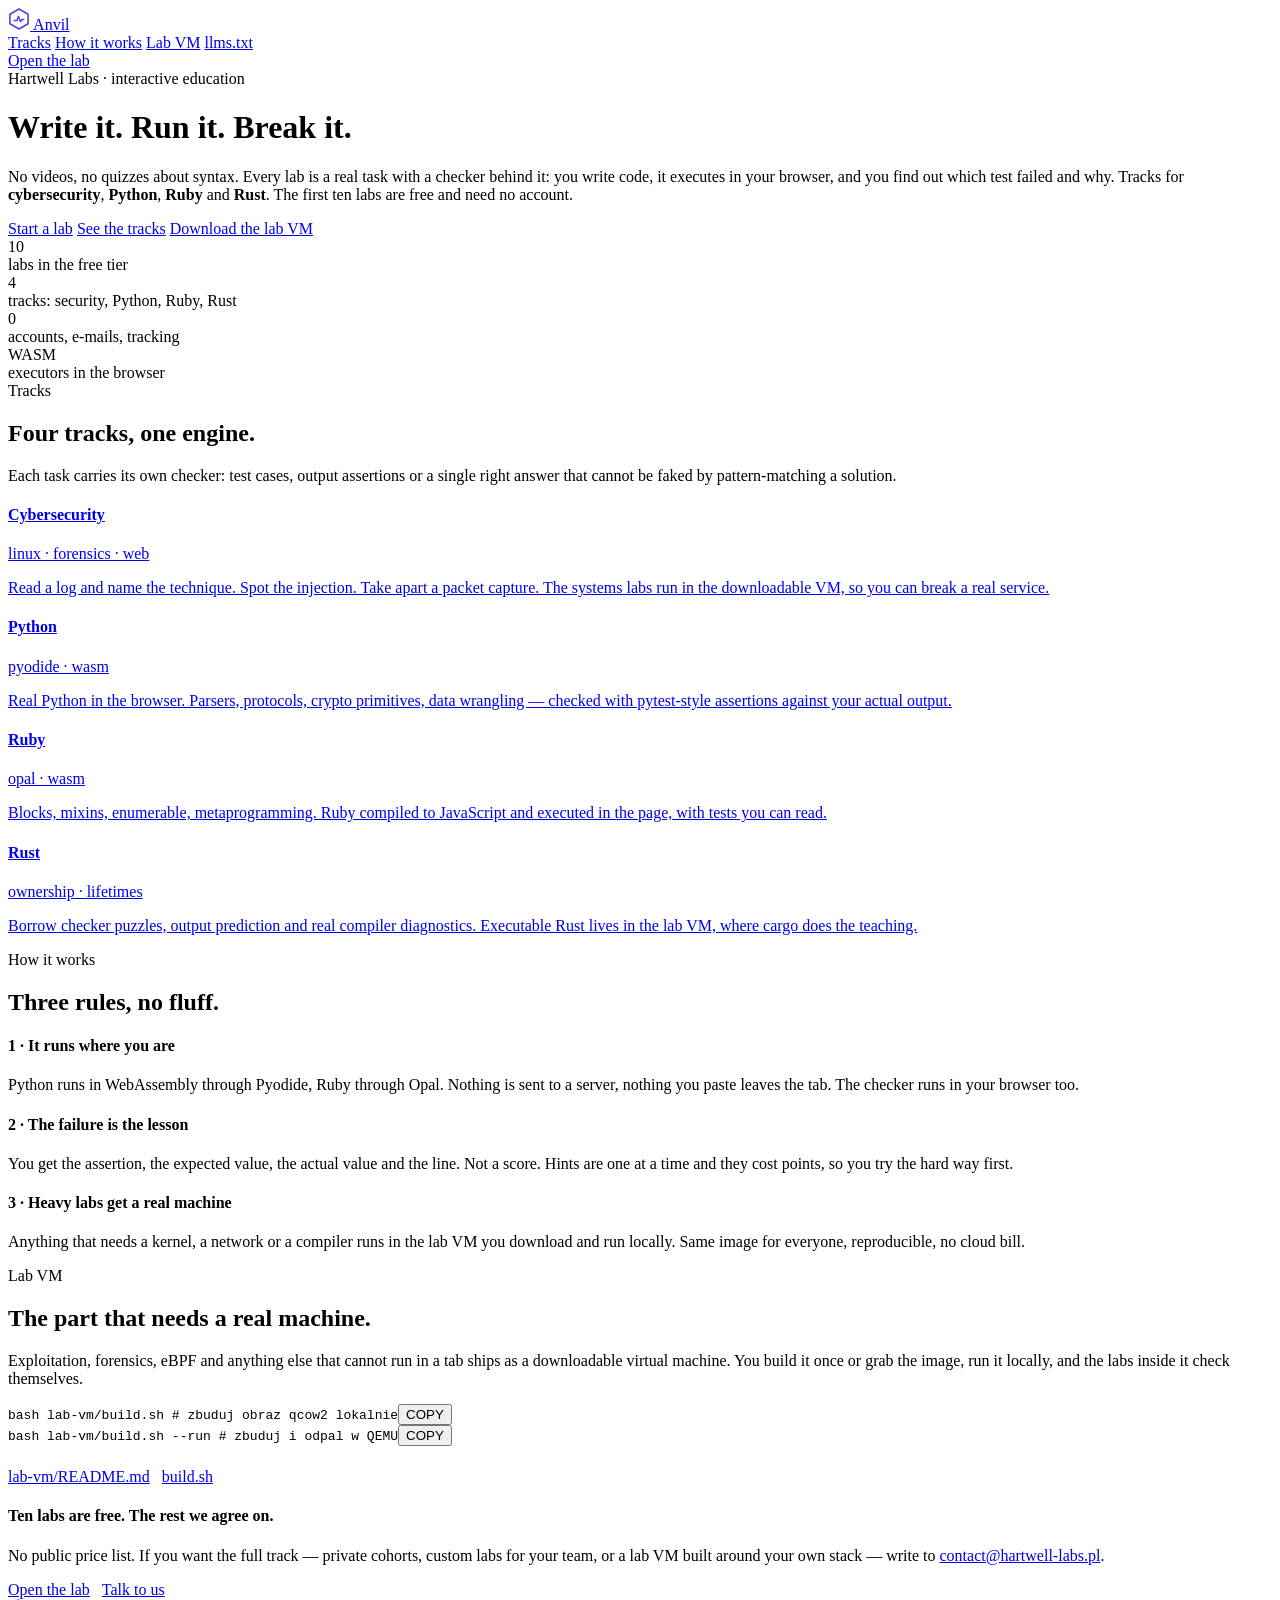
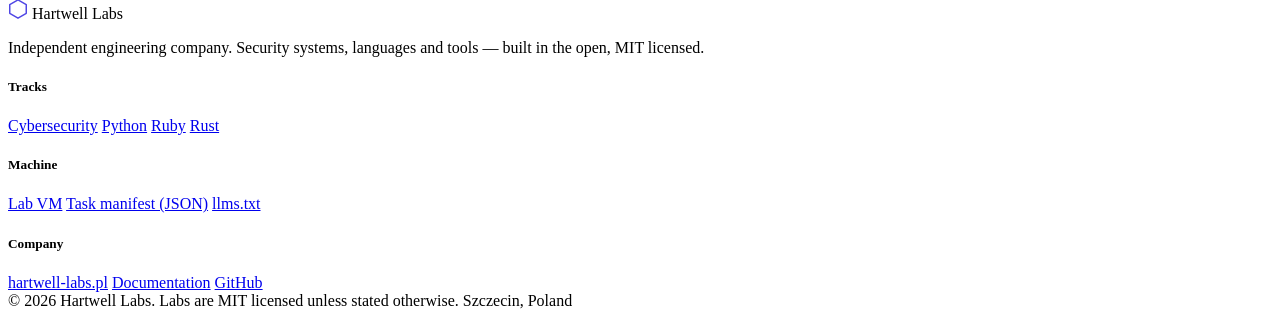
==== public/index.html @ 9a0b6722 "Anvil: interactive labs platform (v1) - 13 tasks: 4 Python in-browser (Pyodide, self-hosted WASM run" ====
<!doctype html>
<html lang="en">
<head>
<meta charset="utf-8" />
<meta name="viewport" content="width=device-width, initial-scale=1" />
<title>Anvil — interactive labs for security, Python, Ruby and Rust | Hartwell Labs</title>
<meta name="description" content="Interactive labs you actually run: write code, execute it in the browser, get told exactly which test failed. Cybersecurity, Python, Ruby and Rust. First 10 labs free." />
<link rel="canonical" href="https://edu.hartwell-labs.pl/" />
<meta name="theme-color" content="#0a0e14" />
<meta property="og:title" content="Anvil — interactive labs" />
<meta property="og:description" content="Write code. Run it. See which test failed. Cybersecurity, Python, Ruby, Rust." />
<meta property="og:type" content="website" />
<link rel="preconnect" href="https://fonts.googleapis.com" />
<link rel="preconnect" href="https://fonts.gstatic.com" crossorigin />
<link href="https://fonts.googleapis.com/css2?family=Inter:wght@400;500;600;700&family=JetBrains+Mono:wght@400;600&display=swap" rel="stylesheet" />
<link rel="icon" type="image/svg+xml" href="https://hartwell-labs.pl/assets/favicon.svg" />
<link rel="stylesheet" href="/assets/app.css" />
</head>
<body>
<header>
  <div class="container header-in">
    <a class="logo" href="/">
      <svg width="22" height="22" viewBox="0 0 46 46" aria-hidden="true"><path d="M23,2 L42,13 L42,33 L23,44 L4,33 L4,13 Z" fill="none" stroke="#4f46e5" stroke-width="3.4" stroke-linejoin="round"/><polyline points="13,26 19,26 22,17 26,29 29,24 33,24" fill="none" stroke="#4f46e5" stroke-width="3" stroke-linecap="round" stroke-linejoin="round"/></svg>
      Anvil
    </a>
    <nav class="main">
      <a href="#tracks">Tracks</a>
      <a href="#how">How it works</a>
      <a href="#vm">Lab VM</a>
      <a href="/llms.txt">llms.txt</a>
    </nav>
    <a class="header-cta" href="/lab">Open the lab</a>
  </div>
</header>

<div class="container hero">
  <div class="eyebrow">Hartwell Labs · interactive education</div>
  <h1>Write it. Run it. <span class="dim">Break it.</span></h1>
  <p class="lede">
    No videos, no quizzes about syntax. Every lab is a real task with a checker behind it:
    you write code, it executes in your browser, and you find out which test failed and why.
    Tracks for <b>cybersecurity</b>, <b>Python</b>, <b>Ruby</b> and <b>Rust</b>.
    The first ten labs are free and need no account.
  </p>
  <div class="hero-actions">
    <a class="btn btn-primary" href="/lab">Start a lab</a>
    <a class="btn btn-secondary" href="#tracks">See the tracks</a>
    <a class="btn btn-secondary" href="#vm">Download the lab VM</a>
  </div>
</div>

<div class="stats"><div class="container stats-in">
  <div class="stat"><div class="n" id="s-labs">10</div><div class="l">labs in the free tier</div></div>
  <div class="stat"><div class="n">4</div><div class="l">tracks: security, Python, Ruby, Rust</div></div>
  <div class="stat"><div class="n">0</div><div class="l">accounts, e-mails, tracking</div></div>
  <div class="stat"><div class="n">WASM</div><div class="l">executors in the browser</div></div>
</div></div>

<section id="tracks"><div class="container">
  <div class="section-head"><div class="kicker">Tracks</div>
    <h2>Four tracks, one engine.</h2>
    <p>Each task carries its own checker: test cases, output assertions or a single right answer that cannot be faked by pattern-matching a solution.</p>
  </div>
  <div class="prod-grid">
    <a class="prod" href="/lab?track=security"><div class="row"><h4>Cybersecurity</h4><span class="lang">linux · forensics · web</span></div>
      <p>Read a log and name the technique. Spot the injection. Take apart a packet capture. The systems labs run in the downloadable VM, so you can break a real service.</p></a>
    <a class="prod" href="/lab?track=python"><div class="row"><h4>Python</h4><span class="lang">pyodide · wasm</span></div>
      <p>Real Python in the browser. Parsers, protocols, crypto primitives, data wrangling — checked with pytest-style assertions against your actual output.</p></a>
    <a class="prod" href="/lab?track=ruby"><div class="row"><h4>Ruby</h4><span class="lang">opal · wasm</span></div>
      <p>Blocks, mixins, enumerable, metaprogramming. Ruby compiled to JavaScript and executed in the page, with tests you can read.</p></a>
    <a class="prod" href="/lab?track=rust"><div class="row"><h4>Rust</h4><span class="lang">ownership · lifetimes</span></div>
      <p>Borrow checker puzzles, output prediction and real compiler diagnostics. Executable Rust lives in the lab VM, where cargo does the teaching.</p></a>
  </div>
</div></section>

<section id="how"><div class="container">
  <div class="section-head"><div class="kicker">How it works</div>
    <h2>Three rules, no fluff.</h2>
  </div>
  <div class="prod-grid">
    <div class="prod"><div class="row"><h4>1 · It runs where you are</h4></div>
      <p>Python runs in WebAssembly through Pyodide, Ruby through Opal. Nothing is sent to a server, nothing you paste leaves the tab. The checker runs in your browser too.</p></div>
    <div class="prod"><div class="row"><h4>2 · The failure is the lesson</h4></div>
      <p>You get the assertion, the expected value, the actual value and the line. Not a score. Hints are one at a time and they cost points, so you try the hard way first.</p></div>
    <div class="prod"><div class="row"><h4>3 · Heavy labs get a real machine</h4></div>
      <p>Anything that needs a kernel, a network or a compiler runs in the lab VM you download and run locally. Same image for everyone, reproducible, no cloud bill.</p></div>
  </div>
</div></section>

<section id="vm"><div class="container">
  <div class="section-head"><div class="kicker">Lab VM</div>
    <h2>The part that needs a real machine.</h2>
    <p>Exploitation, forensics, eBPF and anything else that cannot run in a tab ships as a downloadable virtual machine. You build it once or grab the image, run it locally, and the labs inside it check themselves.</p>
  </div>
  <div class="cmd"><code>bash lab-vm/build.sh          # zbuduj obraz qcow2 lokalnie</code><button class="cp" data-code="bash lab-vm/build.sh          # zbuduj obraz qcow2 lokalnie">COPY</button></div>
  <div class="cmd"><code>bash lab-vm/build.sh --run     # zbuduj i odpal w QEMU</code><button class="cp" data-code="bash lab-vm/build.sh --run     # zbuduj i odpal w QEMU">COPY</button></div>
  <div style="margin-top:22px;display:flex;gap:12px;flex-wrap:wrap">
    <a class="btn btn-secondary" href="/lab-vm/README.md">lab-vm/README.md</a>
    <a class="btn btn-secondary" href="/lab-vm/build.sh">build.sh</a>
  </div>
</div></section>

<section id="cta"><div class="container">
  <div class="prod cta">
    <div>
      <h4>Ten labs are free. The rest we agree on.</h4>
      <p>No public price list. If you want the full track — private cohorts, custom labs for your team, or a lab VM built around your own stack — write to <a href="mailto:contact@hartwell-labs.pl">contact@hartwell-labs.pl</a>.</p>
    </div>
    <div style="display:flex;gap:12px;flex-wrap:wrap">
      <a class="btn btn-primary" href="/lab">Open the lab</a>
      <a class="btn btn-secondary" href="mailto:contact@hartwell-labs.pl">Talk to us</a>
    </div>
  </div>
</div></section>

<footer><div class="container footer-grid">
  <div>
    <div class="logo" style="margin-bottom:14px">
      <svg width="20" height="20" viewBox="0 0 46 46" aria-hidden="true"><path d="M23,2 L42,13 L42,33 L23,44 L4,33 L4,13 Z" fill="none" stroke="#4f46e5" stroke-width="3.4" stroke-linejoin="round"/></svg> Hartwell Labs
    </div>
    <p class="about">Independent engineering company. Security systems, languages and tools — built in the open, MIT licensed.</p>
  </div>
  <div><h5>Tracks</h5>
    <a href="/lab?track=security">Cybersecurity</a>
    <a href="/lab?track=python">Python</a>
    <a href="/lab?track=ruby">Ruby</a>
    <a href="/lab?track=rust">Rust</a>
  </div>
  <div><h5>Machine</h5>
    <a href="/lab-vm/README.md">Lab VM</a>
    <a href="/api/manifest">Task manifest (JSON)</a>
    <a href="/llms.txt">llms.txt</a>
  </div>
  <div><h5>Company</h5>
    <a href="https://hartwell-labs.pl/">hartwell-labs.pl</a>
    <a href="https://wiki.hartwell-labs.pl/">Documentation</a>
    <a href="https://github.com/Hartwell-Labs">GitHub</a>
  </div>
</div>
<div class="container f-fine">
  <span>© 2026 Hartwell Labs. Labs are MIT licensed unless stated otherwise.</span>
  <span>Szczecin, Poland</span>
</div>
</footer>
<script src="/assets/site.js" defer></script>
</body>
</html>
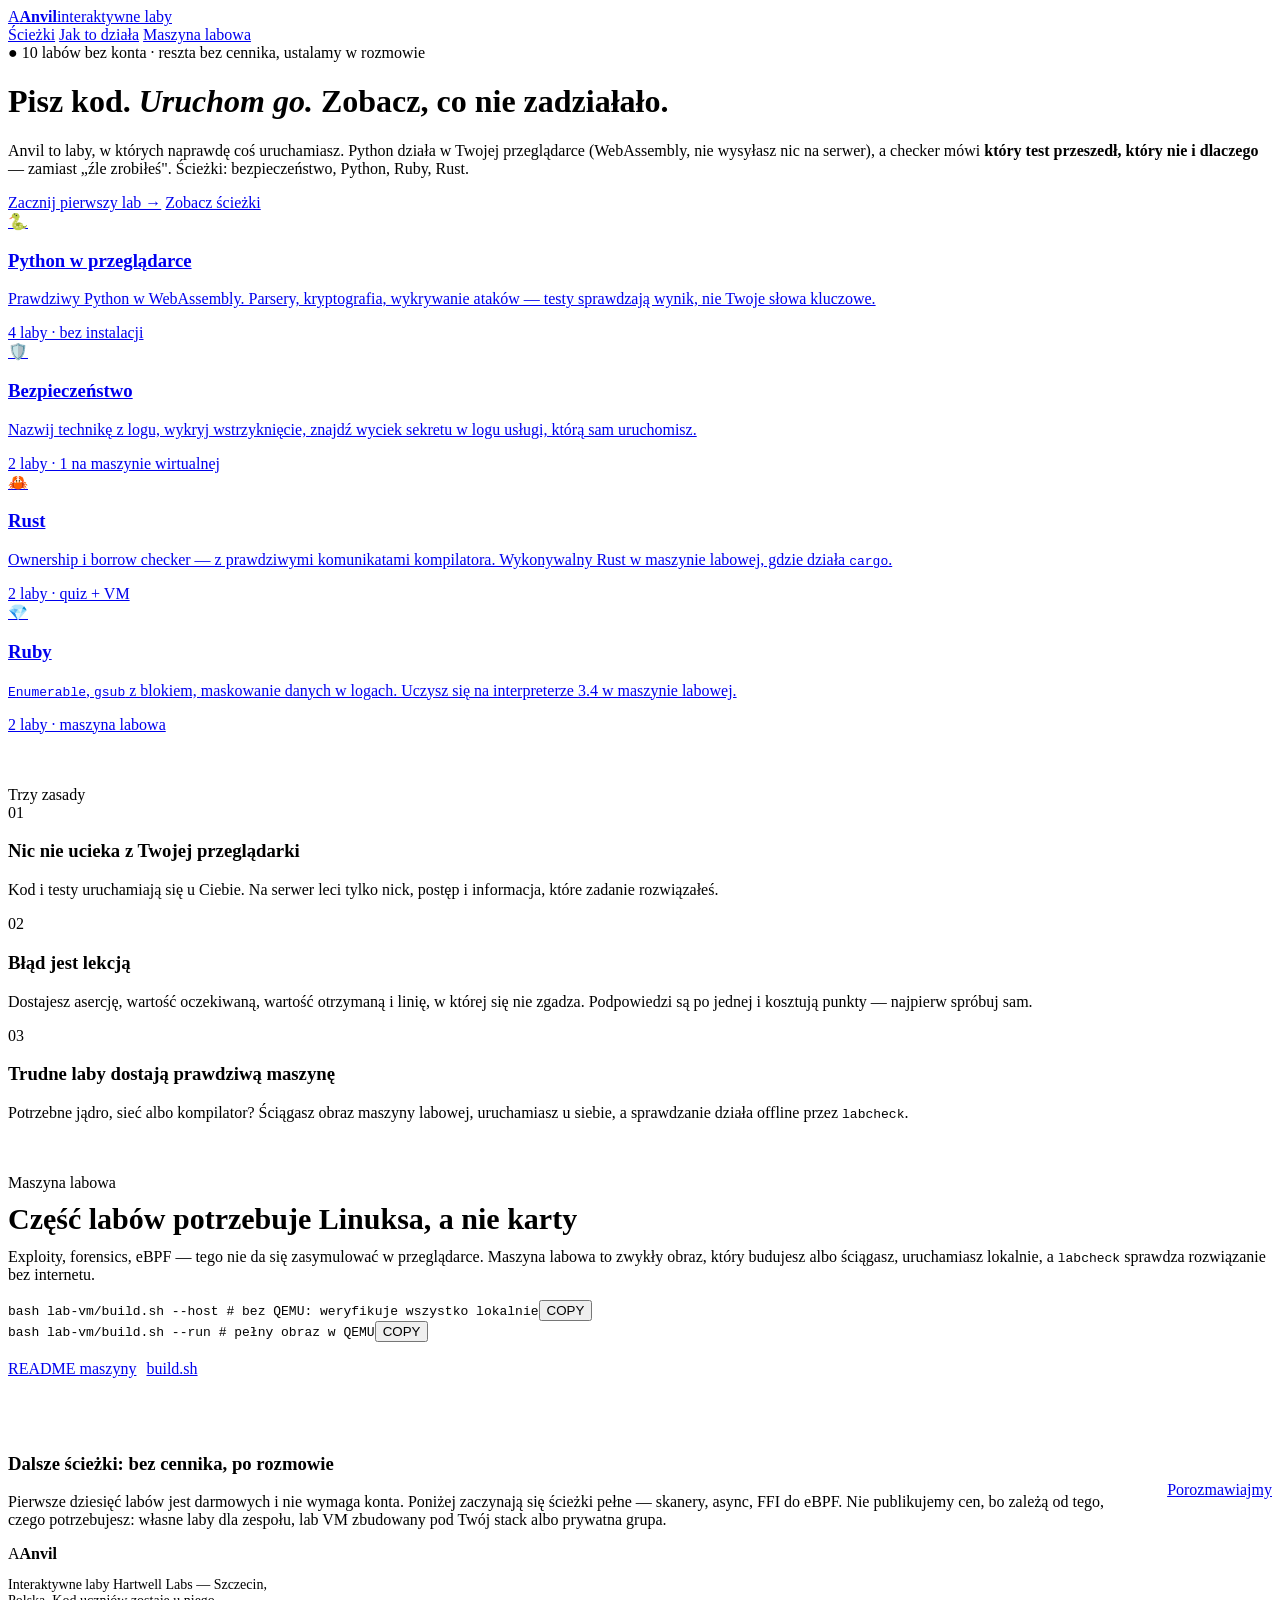
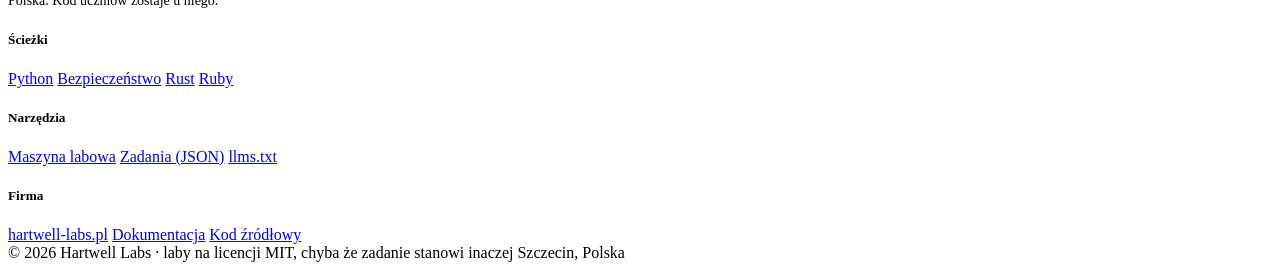
==== commit 6acacef1: "accounts + friendly redesign Konta (D1 'anvil', osobna baza od licencji Talusa): - PBKDF2-SHA256 210" ====
--- a/public/index.html
+++ b/public/index.html
@@ -3,145 +3,139 @@
 <head>
 <meta charset="utf-8" />
 <meta name="viewport" content="width=device-width, initial-scale=1" />
-<title>Anvil — interactive labs for security, Python, Ruby and Rust | Hartwell Labs</title>
-<meta name="description" content="Interactive labs you actually run: write code, execute it in the browser, get told exactly which test failed. Cybersecurity, Python, Ruby and Rust. First 10 labs free." />
+<title>Anvil — ucz się, uruchamiając kod</title>
+<meta name="description" content="Interaktywne laby: pisz kod, uruchom go w przeglądarce, zobacz który test nie przeszedł. Bezpieczeństwo, Python, Ruby, Rust. Pierwsze dziesięć labów bez konta." />
 <link rel="canonical" href="https://edu.hartwell-labs.pl/" />
-<meta name="theme-color" content="#0a0e14" />
-<meta property="og:title" content="Anvil — interactive labs" />
-<meta property="og:description" content="Write code. Run it. See which test failed. Cybersecurity, Python, Ruby, Rust." />
+<meta name="theme-color" content="#fdfcfb" />
+<meta property="og:title" content="Anvil — ucz się, uruchamiając kod" />
+<meta property="og:description" content="Pisz kod, uruchamiaj, ucz się na błędach. Pierwsze dziesięć labów bez konta." />
 <meta property="og:type" content="website" />
 <link rel="preconnect" href="https://fonts.googleapis.com" />
 <link rel="preconnect" href="https://fonts.gstatic.com" crossorigin />
-<link href="https://fonts.googleapis.com/css2?family=Inter:wght@400;500;600;700&family=JetBrains+Mono:wght@400;600&display=swap" rel="stylesheet" />
+<link href="https://fonts.googleapis.com/css2?family=Inter:wght@400;500;600;700;800&family=JetBrains+Mono:wght@400;600&display=swap" rel="stylesheet" />
 <link rel="icon" type="image/svg+xml" href="https://hartwell-labs.pl/assets/favicon.svg" />
 <link rel="stylesheet" href="/assets/app.css" />
 </head>
 <body>
 <header>
   <div class="container header-in">
-    <a class="logo" href="/">
-      <svg width="22" height="22" viewBox="0 0 46 46" aria-hidden="true"><path d="M23,2 L42,13 L42,33 L23,44 L4,33 L4,13 Z" fill="none" stroke="#4f46e5" stroke-width="3.4" stroke-linejoin="round"/><polyline points="13,26 19,26 22,17 26,29 29,24 33,24" fill="none" stroke="#4f46e5" stroke-width="3" stroke-linecap="round" stroke-linejoin="round"/></svg>
-      Anvil
-    </a>
+    <a class="brand" href="/"><span class="brand-mark">A</span><b>Anvil</b><span>interaktywne laby</span></a>
     <nav class="main">
-      <a href="#tracks">Tracks</a>
-      <a href="#how">How it works</a>
-      <a href="#vm">Lab VM</a>
-      <a href="/llms.txt">llms.txt</a>
+      <a href="#sciezki">Ścieżki</a>
+      <a href="#jak">Jak to działa</a>
+      <a href="#vm">Maszyna labowa</a>
     </nav>
-    <a class="header-cta" href="/lab">Open the lab</a>
+    <div class="who" id="who"></div>
   </div>
 </header>
 
 <div class="container hero">
-  <div class="eyebrow">Hartwell Labs · interactive education</div>
-  <h1>Write it. Run it. <span class="dim">Break it.</span></h1>
+  <span class="kicker">● 10 labów bez konta · reszta bez cennika, ustalamy w rozmowie</span>
+  <h1>Pisz kod. <em>Uruchom go.</em> Zobacz, co nie zadziałało.</h1>
   <p class="lede">
-    No videos, no quizzes about syntax. Every lab is a real task with a checker behind it:
-    you write code, it executes in your browser, and you find out which test failed and why.
-    Tracks for <b>cybersecurity</b>, <b>Python</b>, <b>Ruby</b> and <b>Rust</b>.
-    The first ten labs are free and need no account.
+    Anvil to laby, w których naprawdę coś uruchamiasz. Python działa w Twojej
+    przeglądarce (WebAssembly, nie wysyłasz nic na serwer), a checker mówi
+    <b>który test przeszedł, który nie i dlaczego</b> — zamiast „źle zrobiłeś".
+    Ścieżki: bezpieczeństwo, Python, Ruby, Rust.
   </p>
   <div class="hero-actions">
-    <a class="btn btn-primary" href="/lab">Start a lab</a>
-    <a class="btn btn-secondary" href="#tracks">See the tracks</a>
-    <a class="btn btn-secondary" href="#vm">Download the lab VM</a>
+    <a class="btn btn-primary" href="/lab">Zacznij pierwszy lab →</a>
+    <a class="btn btn-ghost" href="#sciezki">Zobacz ścieżki</a>
+  </div>
+
+  <div class="tracks" id="sciezki">
+    <a class="track" href="/lab?track=python">
+      <div class="ic">🐍</div><h3>Python w przeglądarce</h3>
+      <p>Prawdziwy Python w WebAssembly. Parsery, kryptografia, wykrywanie ataków — testy sprawdzają wynik, nie Twoje słowa kluczowe.</p>
+      <div class="tier">4 laby · bez instalacji</div>
+    </a>
+    <a class="track" href="/lab?track=security">
+      <div class="ic">🛡️</div><h3>Bezpieczeństwo</h3>
+      <p>Nazwij technikę z logu, wykryj wstrzyknięcie, znajdź wyciek sekretu w logu usługi, którą sam uruchomisz.</p>
+      <div class="tier">2 laby · 1 na maszynie wirtualnej</div>
+    </a>
+    <a class="track" href="/lab?track=rust">
+      <div class="ic">🦀</div><h3>Rust</h3>
+      <p>Ownership i borrow checker — z prawdziwymi komunikatami kompilatora. Wykonywalny Rust w maszynie labowej, gdzie działa <code>cargo</code>.</p>
+      <div class="tier">2 laby · quiz + VM</div>
+    </a>
+    <a class="track" href="/lab?track=ruby">
+      <div class="ic">💎</div><h3>Ruby</h3>
+      <p><code>Enumerable</code>, <code>gsub</code> z blokiem, maskowanie danych w logach. Uczysz się na interpreterze 3.4 w maszynie labowej.</p>
+      <div class="tier">2 laby · maszyna labowa</div>
+    </a>
   </div>
 </div>
 
-<div class="stats"><div class="container stats-in">
-  <div class="stat"><div class="n" id="s-labs">10</div><div class="l">labs in the free tier</div></div>
-  <div class="stat"><div class="n">4</div><div class="l">tracks: security, Python, Ruby, Rust</div></div>
-  <div class="stat"><div class="n">0</div><div class="l">accounts, e-mails, tracking</div></div>
-  <div class="stat"><div class="n">WASM</div><div class="l">executors in the browser</div></div>
-</div></div>
+<div class="container" id="jak" style="margin-top:52px">
+  <span class="kicker">Trzy zasady</span>
+  <div class="how">
+    <div class="card"><div class="num">01</div><h3>Nic nie ucieka z Twojej przeglądarki</h3>
+      <p>Kod i testy uruchamiają się u Ciebie. Na serwer leci tylko nick, postęp i informacja, które zadanie rozwiązałeś.</p></div>
+    <div class="card"><div class="num">02</div><h3>Błąd jest lekcją</h3>
+      <p>Dostajesz asercję, wartość oczekiwaną, wartość otrzymaną i linię, w której się nie zgadza. Podpowiedzi są po jednej i kosztują punkty — najpierw spróbuj sam.</p></div>
+    <div class="card"><div class="num">03</div><h3>Trudne laby dostają prawdziwą maszynę</h3>
+      <p>Potrzebne jądro, sieć albo kompilator? Ściągasz obraz maszyny labowej, uruchamiasz u siebie, a sprawdzanie działa offline przez <code>labcheck</code>.</p></div>
+  </div>
+</div>
 
-<section id="tracks"><div class="container">
-  <div class="section-head"><div class="kicker">Tracks</div>
-    <h2>Four tracks, one engine.</h2>
-    <p>Each task carries its own checker: test cases, output assertions or a single right answer that cannot be faked by pattern-matching a solution.</p>
+<div class="container" id="vm" style="margin-top:52px">
+  <span class="kicker">Maszyna labowa</span>
+  <h1 style="font-size:30px;margin:10px 0 12px">Część labów potrzebuje Linuksa, a nie karty</h1>
+  <p class="lede" style="margin-top:0">
+    Exploity, forensics, eBPF — tego nie da się zasymulować w przeglądarce.
+    Maszyna labowa to zwykły obraz, który budujesz albo ściągasz, uruchamiasz
+    lokalnie, a <code>labcheck</code> sprawdza rozwiązanie bez internetu.
+  </p>
+  <div class="cmd"><code>bash lab-vm/build.sh --host   # bez QEMU: weryfikuje wszystko lokalnie</code><button class="copy" data-code="bash lab-vm/build.sh --host">COPY</button></div>
+  <div class="cmd"><code>bash lab-vm/build.sh --run   # pełny obraz w QEMU</code><button class="copy" data-code="bash lab-vm/build.sh --run">COPY</button></div>
+  <div style="margin-top:18px;display:flex;gap:10px;flex-wrap:wrap">
+    <a class="btn btn-ghost btn-sm" href="/lab-vm/README.md">README maszyny</a>
+    <a class="btn btn-ghost btn-sm" href="/lab-vm/build.sh">build.sh</a>
   </div>
-  <div class="prod-grid">
-    <a class="prod" href="/lab?track=security"><div class="row"><h4>Cybersecurity</h4><span class="lang">linux · forensics · web</span></div>
-      <p>Read a log and name the technique. Spot the injection. Take apart a packet capture. The systems labs run in the downloadable VM, so you can break a real service.</p></a>
-    <a class="prod" href="/lab?track=python"><div class="row"><h4>Python</h4><span class="lang">pyodide · wasm</span></div>
-      <p>Real Python in the browser. Parsers, protocols, crypto primitives, data wrangling — checked with pytest-style assertions against your actual output.</p></a>
-    <a class="prod" href="/lab?track=ruby"><div class="row"><h4>Ruby</h4><span class="lang">opal · wasm</span></div>
-      <p>Blocks, mixins, enumerable, metaprogramming. Ruby compiled to JavaScript and executed in the page, with tests you can read.</p></a>
-    <a class="prod" href="/lab?track=rust"><div class="row"><h4>Rust</h4><span class="lang">ownership · lifetimes</span></div>
-      <p>Borrow checker puzzles, output prediction and real compiler diagnostics. Executable Rust lives in the lab VM, where cargo does the teaching.</p></a>
+</div>
+
+<div class="container" style="margin-top:56px">
+  <div class="locked" style="display:flex;gap:24px;align-items:center;flex-wrap:wrap">
+    <div style="flex:1 1 320px">
+      <h3>Dalsze ścieżki: bez cennika, po rozmowie</h3>
+      <p>Pierwsze dziesięć labów jest darmowych i nie wymaga konta. Poniżej zaczynają się
+      ścieżki pełne — skanery, async, FFI do eBPF. Nie publikujemy cen, bo zależą od tego,
+      czego potrzebujesz: własne laby dla zespołu, lab VM zbudowany pod Twój stack albo
+      prywatna grupa.</p>
+    </div>
+    <a class="btn btn-primary" href="mailto:contact@hartwell-labs.pl?subject=Anvil%20labs">Porozmawiajmy</a>
   </div>
-</div></section>
+</div>
 
-<section id="how"><div class="container">
-  <div class="section-head"><div class="kicker">How it works</div>
-    <h2>Three rules, no fluff.</h2>
+<footer><div class="container f-grid">
+  <div>
+    <div class="brand" style="margin-bottom:12px"><span class="brand-mark">A</span><b>Anvil</b></div>
+    <p style="color:var(--ink-3);font-size:14px;max-width:40ch">Interaktywne laby Hartwell Labs — Szczecin, Polska. Kod uczniów zostaje u niego.</p>
   </div>
-  <div class="prod-grid">
-    <div class="prod"><div class="row"><h4>1 · It runs where you are</h4></div>
-      <p>Python runs in WebAssembly through Pyodide, Ruby through Opal. Nothing is sent to a server, nothing you paste leaves the tab. The checker runs in your browser too.</p></div>
-    <div class="prod"><div class="row"><h4>2 · The failure is the lesson</h4></div>
-      <p>You get the assertion, the expected value, the actual value and the line. Not a score. Hints are one at a time and they cost points, so you try the hard way first.</p></div>
-    <div class="prod"><div class="row"><h4>3 · Heavy labs get a real machine</h4></div>
-      <p>Anything that needs a kernel, a network or a compiler runs in the lab VM you download and run locally. Same image for everyone, reproducible, no cloud bill.</p></div>
+  <div><h5>Ścieżki</h5>
+    <a href="/lab?track=python">Python</a>
+    <a href="/lab?track=security">Bezpieczeństwo</a>
+    <a href="/lab?track=rust">Rust</a>
+    <a href="/lab?track=ruby">Ruby</a>
   </div>
-</div></section>
-
-<section id="vm"><div class="container">
-  <div class="section-head"><div class="kicker">Lab VM</div>
-    <h2>The part that needs a real machine.</h2>
-    <p>Exploitation, forensics, eBPF and anything else that cannot run in a tab ships as a downloadable virtual machine. You build it once or grab the image, run it locally, and the labs inside it check themselves.</p>
-  </div>
-  <div class="cmd"><code>bash lab-vm/build.sh          # zbuduj obraz qcow2 lokalnie</code><button class="cp" data-code="bash lab-vm/build.sh          # zbuduj obraz qcow2 lokalnie">COPY</button></div>
-  <div class="cmd"><code>bash lab-vm/build.sh --run     # zbuduj i odpal w QEMU</code><button class="cp" data-code="bash lab-vm/build.sh --run     # zbuduj i odpal w QEMU">COPY</button></div>
-  <div style="margin-top:22px;display:flex;gap:12px;flex-wrap:wrap">
-    <a class="btn btn-secondary" href="/lab-vm/README.md">lab-vm/README.md</a>
-    <a class="btn btn-secondary" href="/lab-vm/build.sh">build.sh</a>
-  </div>
-</div></section>
-
-<section id="cta"><div class="container">
-  <div class="prod cta">
-    <div>
-      <h4>Ten labs are free. The rest we agree on.</h4>
-      <p>No public price list. If you want the full track — private cohorts, custom labs for your team, or a lab VM built around your own stack — write to <a href="mailto:contact@hartwell-labs.pl">contact@hartwell-labs.pl</a>.</p>
-    </div>
-    <div style="display:flex;gap:12px;flex-wrap:wrap">
-      <a class="btn btn-primary" href="/lab">Open the lab</a>
-      <a class="btn btn-secondary" href="mailto:contact@hartwell-labs.pl">Talk to us</a>
-    </div>
-  </div>
-</div></section>
-
-<footer><div class="container footer-grid">
-  <div>
-    <div class="logo" style="margin-bottom:14px">
-      <svg width="20" height="20" viewBox="0 0 46 46" aria-hidden="true"><path d="M23,2 L42,13 L42,33 L23,44 L4,33 L4,13 Z" fill="none" stroke="#4f46e5" stroke-width="3.4" stroke-linejoin="round"/></svg> Hartwell Labs
-    </div>
-    <p class="about">Independent engineering company. Security systems, languages and tools — built in the open, MIT licensed.</p>
-  </div>
-  <div><h5>Tracks</h5>
-    <a href="/lab?track=security">Cybersecurity</a>
-    <a href="/lab?track=python">Python</a>
-    <a href="/lab?track=ruby">Ruby</a>
-    <a href="/lab?track=rust">Rust</a>
-  </div>
-  <div><h5>Machine</h5>
-    <a href="/lab-vm/README.md">Lab VM</a>
-    <a href="/api/manifest">Task manifest (JSON)</a>
+  <div><h5>Narzędzia</h5>
+    <a href="/lab-vm/README.md">Maszyna labowa</a>
+    <a href="/api/manifest">Zadania (JSON)</a>
     <a href="/llms.txt">llms.txt</a>
   </div>
-  <div><h5>Company</h5>
+  <div><h5>Firma</h5>
     <a href="https://hartwell-labs.pl/">hartwell-labs.pl</a>
-    <a href="https://wiki.hartwell-labs.pl/">Documentation</a>
-    <a href="https://github.com/Hartwell-Labs">GitHub</a>
+    <a href="https://wiki.hartwell-labs.pl/">Dokumentacja</a>
+    <a href="https://github.com/Hartwell-Labs/edu">Kod źródłowy</a>
   </div>
 </div>
 <div class="container f-fine">
-  <span>© 2026 Hartwell Labs. Labs are MIT licensed unless stated otherwise.</span>
-  <span>Szczecin, Poland</span>
+  <span>© 2026 Hartwell Labs · laby na licencji MIT, chyba że zadanie stanowi inaczej</span>
+  <span>Szczecin, Polska</span>
 </div>
 </footer>
-<script src="/assets/site.js" defer></script>
+
+<script src="/assets/app.js" defer></script>
 </body>
 </html>
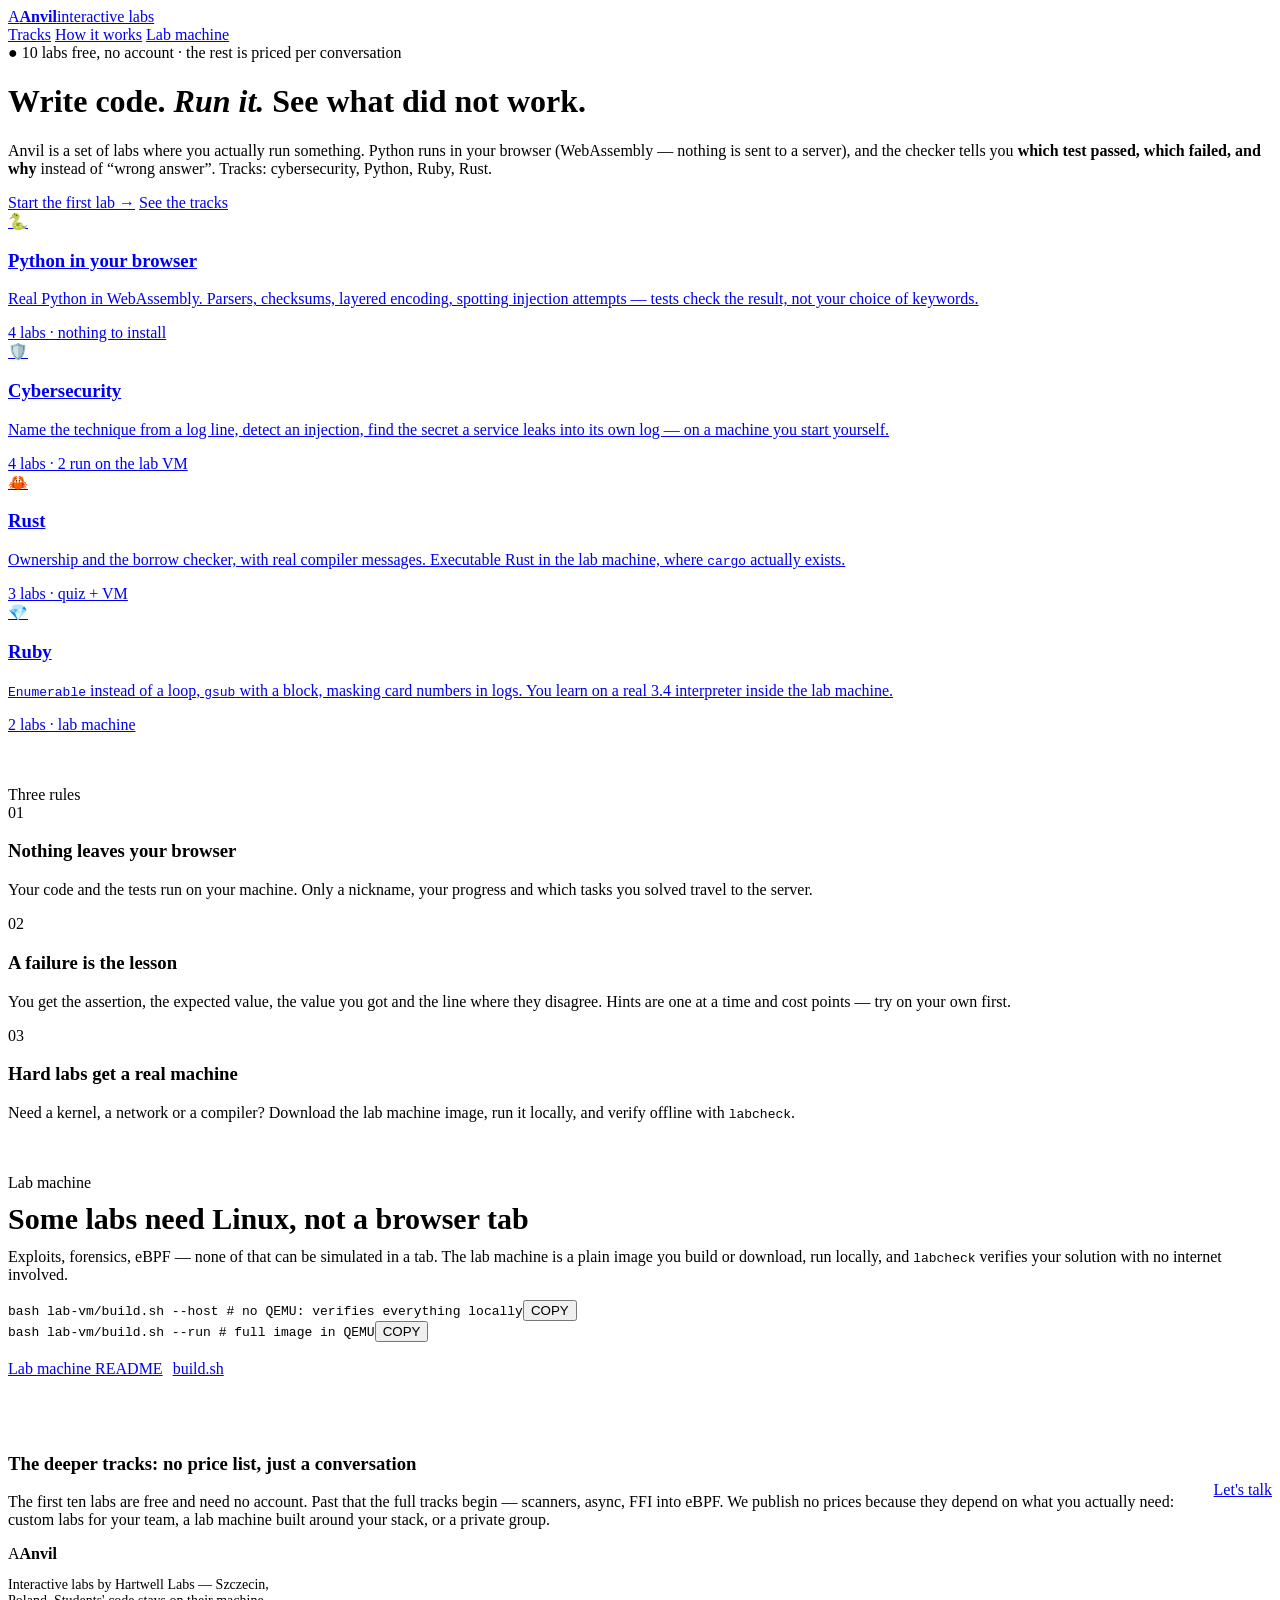
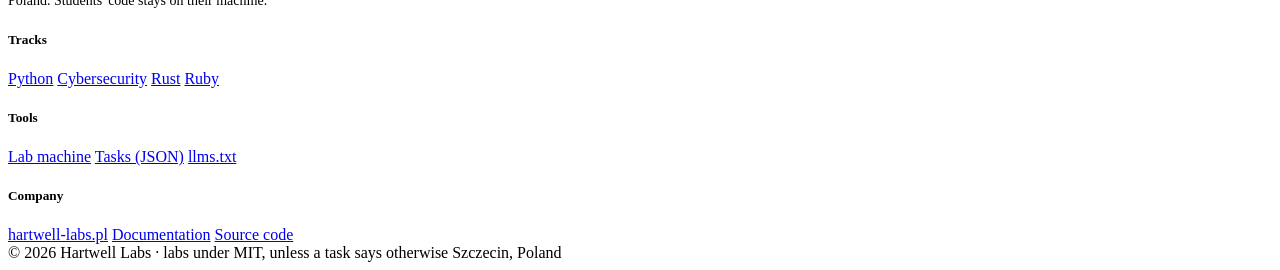
==== commit 45280b57: "English UI, e-mail confirmation, lifetime plans Language: - whole platform in English: home, lab run" ====
--- a/public/index.html
+++ b/public/index.html
@@ -3,12 +3,12 @@
 <head>
 <meta charset="utf-8" />
 <meta name="viewport" content="width=device-width, initial-scale=1" />
-<title>Anvil — ucz się, uruchamiając kod</title>
-<meta name="description" content="Interaktywne laby: pisz kod, uruchom go w przeglądarce, zobacz który test nie przeszedł. Bezpieczeństwo, Python, Ruby, Rust. Pierwsze dziesięć labów bez konta." />
+<title>Anvil — learn by running the code</title>
+<meta name="description" content="Interactive labs: write code, run it in your browser, see which test failed and why. Cybersecurity, Python, Ruby, Rust. The first ten labs need no account." />
 <link rel="canonical" href="https://edu.hartwell-labs.pl/" />
 <meta name="theme-color" content="#fdfcfb" />
-<meta property="og:title" content="Anvil — ucz się, uruchamiając kod" />
-<meta property="og:description" content="Pisz kod, uruchamiaj, ucz się na błędach. Pierwsze dziesięć labów bez konta." />
+<meta property="og:title" content="Anvil — learn by running the code" />
+<meta property="og:description" content="Write code, run it, learn from failures. The first ten labs need no account." />
 <meta property="og:type" content="website" />
 <link rel="preconnect" href="https://fonts.googleapis.com" />
 <link rel="preconnect" href="https://fonts.gstatic.com" crossorigin />
@@ -19,78 +19,80 @@
 <body>
 <header>
   <div class="container header-in">
-    <a class="brand" href="/"><span class="brand-mark">A</span><b>Anvil</b><span>interaktywne laby</span></a>
+    <a class="brand" href="/"><span class="brand-mark">A</span><b>Anvil</b><span>interactive labs</span></a>
     <nav class="main">
-      <a href="#sciezki">Ścieżki</a>
-      <a href="#jak">Jak to działa</a>
-      <a href="#vm">Maszyna labowa</a>
+      <a href="#tracks">Tracks</a>
+      <a href="#how">How it works</a>
+      <a href="#vm">Lab machine</a>
     </nav>
     <div class="who" id="who"></div>
   </div>
 </header>
 
+<div class="container" id="banner-slot"></div>
+
 <div class="container hero">
-  <span class="kicker">● 10 labów bez konta · reszta bez cennika, ustalamy w rozmowie</span>
-  <h1>Pisz kod. <em>Uruchom go.</em> Zobacz, co nie zadziałało.</h1>
+  <span class="kicker">● 10 labs free, no account · the rest is priced per conversation</span>
+  <h1>Write code. <em>Run it.</em> See what did not work.</h1>
   <p class="lede">
-    Anvil to laby, w których naprawdę coś uruchamiasz. Python działa w Twojej
-    przeglądarce (WebAssembly, nie wysyłasz nic na serwer), a checker mówi
-    <b>który test przeszedł, który nie i dlaczego</b> — zamiast „źle zrobiłeś".
-    Ścieżki: bezpieczeństwo, Python, Ruby, Rust.
+    Anvil is a set of labs where you actually run something. Python runs in your
+    browser (WebAssembly — nothing is sent to a server), and the checker tells you
+    <b>which test passed, which failed, and why</b> instead of “wrong answer”.
+    Tracks: cybersecurity, Python, Ruby, Rust.
   </p>
   <div class="hero-actions">
-    <a class="btn btn-primary" href="/lab">Zacznij pierwszy lab →</a>
-    <a class="btn btn-ghost" href="#sciezki">Zobacz ścieżki</a>
+    <a class="btn btn-primary" href="/lab">Start the first lab →</a>
+    <a class="btn btn-ghost" href="#tracks">See the tracks</a>
   </div>
 
-  <div class="tracks" id="sciezki">
+  <div class="tracks" id="tracks">
     <a class="track" href="/lab?track=python">
-      <div class="ic">🐍</div><h3>Python w przeglądarce</h3>
-      <p>Prawdziwy Python w WebAssembly. Parsery, kryptografia, wykrywanie ataków — testy sprawdzają wynik, nie Twoje słowa kluczowe.</p>
-      <div class="tier">4 laby · bez instalacji</div>
+      <div class="ic">🐍</div><h3>Python in your browser</h3>
+      <p>Real Python in WebAssembly. Parsers, checksums, layered encoding, spotting injection attempts — tests check the result, not your choice of keywords.</p>
+      <div class="tier">4 labs · nothing to install</div>
     </a>
     <a class="track" href="/lab?track=security">
-      <div class="ic">🛡️</div><h3>Bezpieczeństwo</h3>
-      <p>Nazwij technikę z logu, wykryj wstrzyknięcie, znajdź wyciek sekretu w logu usługi, którą sam uruchomisz.</p>
-      <div class="tier">2 laby · 1 na maszynie wirtualnej</div>
+      <div class="ic">🛡️</div><h3>Cybersecurity</h3>
+      <p>Name the technique from a log line, detect an injection, find the secret a service leaks into its own log — on a machine you start yourself.</p>
+      <div class="tier">4 labs · 2 run on the lab VM</div>
     </a>
     <a class="track" href="/lab?track=rust">
       <div class="ic">🦀</div><h3>Rust</h3>
-      <p>Ownership i borrow checker — z prawdziwymi komunikatami kompilatora. Wykonywalny Rust w maszynie labowej, gdzie działa <code>cargo</code>.</p>
-      <div class="tier">2 laby · quiz + VM</div>
+      <p>Ownership and the borrow checker, with real compiler messages. Executable Rust in the lab machine, where <code>cargo</code> actually exists.</p>
+      <div class="tier">3 labs · quiz + VM</div>
     </a>
     <a class="track" href="/lab?track=ruby">
       <div class="ic">💎</div><h3>Ruby</h3>
-      <p><code>Enumerable</code>, <code>gsub</code> z blokiem, maskowanie danych w logach. Uczysz się na interpreterze 3.4 w maszynie labowej.</p>
-      <div class="tier">2 laby · maszyna labowa</div>
+      <p><code>Enumerable</code> instead of a loop, <code>gsub</code> with a block, masking card numbers in logs. You learn on a real 3.4 interpreter inside the lab machine.</p>
+      <div class="tier">2 labs · lab machine</div>
     </a>
   </div>
 </div>
 
-<div class="container" id="jak" style="margin-top:52px">
-  <span class="kicker">Trzy zasady</span>
+<div class="container" id="how" style="margin-top:52px">
+  <span class="kicker">Three rules</span>
   <div class="how">
-    <div class="card"><div class="num">01</div><h3>Nic nie ucieka z Twojej przeglądarki</h3>
-      <p>Kod i testy uruchamiają się u Ciebie. Na serwer leci tylko nick, postęp i informacja, które zadanie rozwiązałeś.</p></div>
-    <div class="card"><div class="num">02</div><h3>Błąd jest lekcją</h3>
-      <p>Dostajesz asercję, wartość oczekiwaną, wartość otrzymaną i linię, w której się nie zgadza. Podpowiedzi są po jednej i kosztują punkty — najpierw spróbuj sam.</p></div>
-    <div class="card"><div class="num">03</div><h3>Trudne laby dostają prawdziwą maszynę</h3>
-      <p>Potrzebne jądro, sieć albo kompilator? Ściągasz obraz maszyny labowej, uruchamiasz u siebie, a sprawdzanie działa offline przez <code>labcheck</code>.</p></div>
+    <div class="card"><div class="num">01</div><h3>Nothing leaves your browser</h3>
+      <p>Your code and the tests run on your machine. Only a nickname, your progress and which tasks you solved travel to the server.</p></div>
+    <div class="card"><div class="num">02</div><h3>A failure is the lesson</h3>
+      <p>You get the assertion, the expected value, the value you got and the line where they disagree. Hints are one at a time and cost points — try on your own first.</p></div>
+    <div class="card"><div class="num">03</div><h3>Hard labs get a real machine</h3>
+      <p>Need a kernel, a network or a compiler? Download the lab machine image, run it locally, and verify offline with <code>labcheck</code>.</p></div>
   </div>
 </div>
 
 <div class="container" id="vm" style="margin-top:52px">
-  <span class="kicker">Maszyna labowa</span>
-  <h1 style="font-size:30px;margin:10px 0 12px">Część labów potrzebuje Linuksa, a nie karty</h1>
+  <span class="kicker">Lab machine</span>
+  <h1 style="font-size:30px;margin:10px 0 12px">Some labs need Linux, not a browser tab</h1>
   <p class="lede" style="margin-top:0">
-    Exploity, forensics, eBPF — tego nie da się zasymulować w przeglądarce.
-    Maszyna labowa to zwykły obraz, który budujesz albo ściągasz, uruchamiasz
-    lokalnie, a <code>labcheck</code> sprawdza rozwiązanie bez internetu.
+    Exploits, forensics, eBPF — none of that can be simulated in a tab.
+    The lab machine is a plain image you build or download, run locally, and
+    <code>labcheck</code> verifies your solution with no internet involved.
   </p>
-  <div class="cmd"><code>bash lab-vm/build.sh --host   # bez QEMU: weryfikuje wszystko lokalnie</code><button class="copy" data-code="bash lab-vm/build.sh --host">COPY</button></div>
-  <div class="cmd"><code>bash lab-vm/build.sh --run   # pełny obraz w QEMU</code><button class="copy" data-code="bash lab-vm/build.sh --run">COPY</button></div>
+  <div class="cmd"><code>bash lab-vm/build.sh --host   # no QEMU: verifies everything locally</code><button class="copy" data-code="bash lab-vm/build.sh --host">COPY</button></div>
+  <div class="cmd"><code>bash lab-vm/build.sh --run   # full image in QEMU</code><button class="copy" data-code="bash lab-vm/build.sh --run">COPY</button></div>
   <div style="margin-top:18px;display:flex;gap:10px;flex-wrap:wrap">
-    <a class="btn btn-ghost btn-sm" href="/lab-vm/README.md">README maszyny</a>
+    <a class="btn btn-ghost btn-sm" href="/lab-vm/README.md">Lab machine README</a>
     <a class="btn btn-ghost btn-sm" href="/lab-vm/build.sh">build.sh</a>
   </div>
 </div>
@@ -98,44 +100,44 @@
 <div class="container" style="margin-top:56px">
   <div class="locked" style="display:flex;gap:24px;align-items:center;flex-wrap:wrap">
     <div style="flex:1 1 320px">
-      <h3>Dalsze ścieżki: bez cennika, po rozmowie</h3>
-      <p>Pierwsze dziesięć labów jest darmowych i nie wymaga konta. Poniżej zaczynają się
-      ścieżki pełne — skanery, async, FFI do eBPF. Nie publikujemy cen, bo zależą od tego,
-      czego potrzebujesz: własne laby dla zespołu, lab VM zbudowany pod Twój stack albo
-      prywatna grupa.</p>
+      <h3>The deeper tracks: no price list, just a conversation</h3>
+      <p>The first ten labs are free and need no account. Past that the full tracks
+      begin — scanners, async, FFI into eBPF. We publish no prices because they depend
+      on what you actually need: custom labs for your team, a lab machine built around
+      your stack, or a private group.</p>
     </div>
-    <a class="btn btn-primary" href="mailto:contact@hartwell-labs.pl?subject=Anvil%20labs">Porozmawiajmy</a>
+    <a class="btn btn-primary" href="mailto:contact@hartwell-labs.pl?subject=Anvil%20labs">Let's talk</a>
   </div>
 </div>
 
 <footer><div class="container f-grid">
   <div>
     <div class="brand" style="margin-bottom:12px"><span class="brand-mark">A</span><b>Anvil</b></div>
-    <p style="color:var(--ink-3);font-size:14px;max-width:40ch">Interaktywne laby Hartwell Labs — Szczecin, Polska. Kod uczniów zostaje u niego.</p>
+    <p style="color:var(--ink-3);font-size:14px;max-width:40ch">Interactive labs by Hartwell Labs — Szczecin, Poland. Students' code stays on their machine.</p>
   </div>
-  <div><h5>Ścieżki</h5>
+  <div><h5>Tracks</h5>
     <a href="/lab?track=python">Python</a>
-    <a href="/lab?track=security">Bezpieczeństwo</a>
+    <a href="/lab?track=security">Cybersecurity</a>
     <a href="/lab?track=rust">Rust</a>
     <a href="/lab?track=ruby">Ruby</a>
   </div>
-  <div><h5>Narzędzia</h5>
-    <a href="/lab-vm/README.md">Maszyna labowa</a>
-    <a href="/api/manifest">Zadania (JSON)</a>
+  <div><h5>Tools</h5>
+    <a href="/lab-vm/README.md">Lab machine</a>
+    <a href="/api/manifest">Tasks (JSON)</a>
     <a href="/llms.txt">llms.txt</a>
   </div>
-  <div><h5>Firma</h5>
+  <div><h5>Company</h5>
     <a href="https://hartwell-labs.pl/">hartwell-labs.pl</a>
-    <a href="https://wiki.hartwell-labs.pl/">Dokumentacja</a>
-    <a href="https://github.com/Hartwell-Labs/edu">Kod źródłowy</a>
+    <a href="https://wiki.hartwell-labs.pl/">Documentation</a>
+    <a href="https://github.com/Hartwell-Labs/edu">Source code</a>
   </div>
 </div>
 <div class="container f-fine">
-  <span>© 2026 Hartwell Labs · laby na licencji MIT, chyba że zadanie stanowi inaczej</span>
-  <span>Szczecin, Polska</span>
+  <span>© 2026 Hartwell Labs · labs under MIT, unless a task says otherwise</span>
+  <span>Szczecin, Poland</span>
 </div>
 </footer>
 
 <script src="/assets/app.js" defer></script>
 </body>
-</html>+</html>
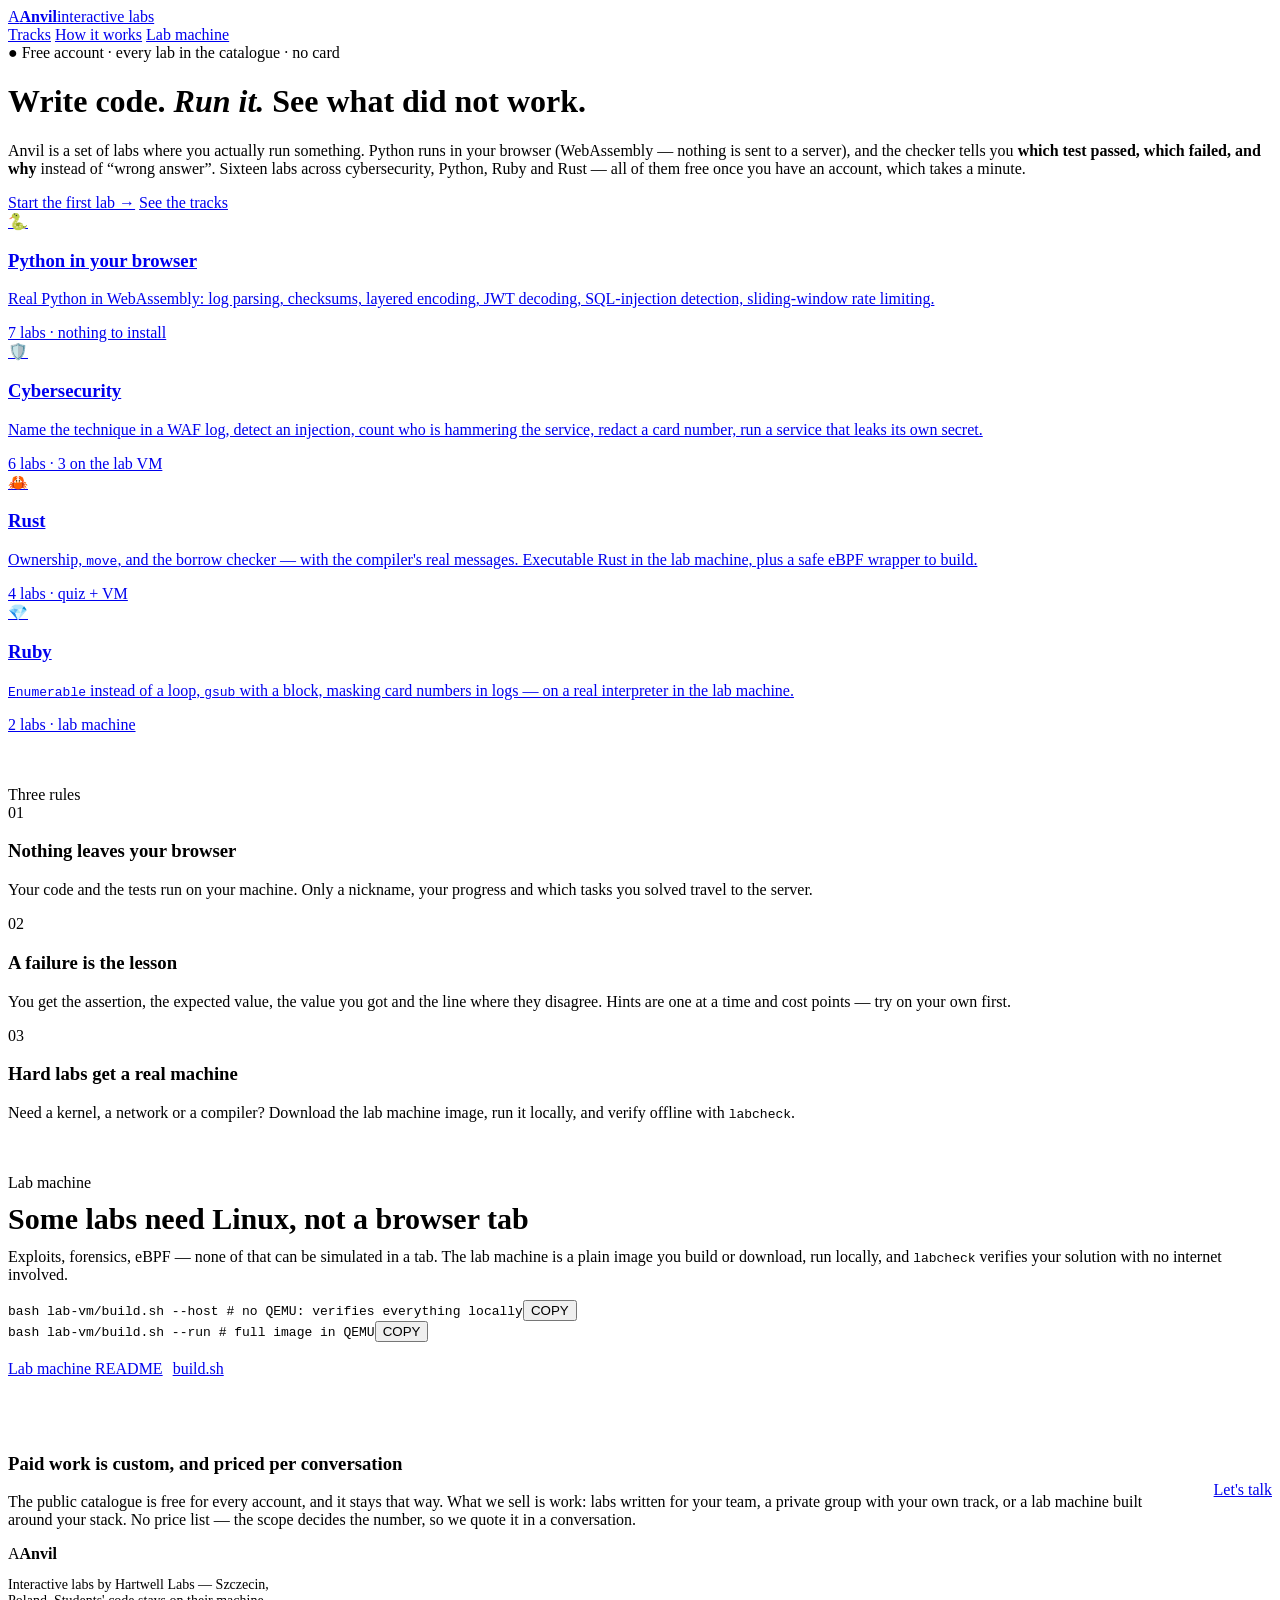
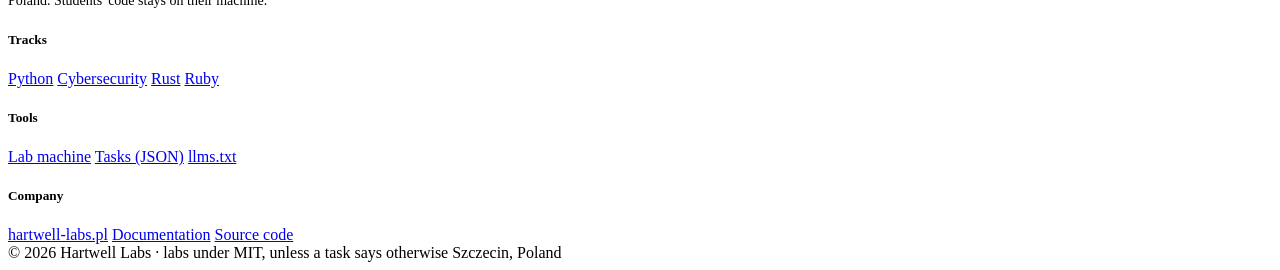
==== commit 262ca593: "Account required, whole catalogue free, two real bugs fixed Fixes found by driving the live site in " ====
--- a/public/index.html
+++ b/public/index.html
@@ -4,16 +4,16 @@
 <meta charset="utf-8" />
 <meta name="viewport" content="width=device-width, initial-scale=1" />
 <title>Anvil — learn by running the code</title>
-<meta name="description" content="Interactive labs: write code, run it in your browser, see which test failed and why. Cybersecurity, Python, Ruby, Rust. The first ten labs need no account." />
+<meta name="description" content="Interactive labs: write code, run it in your browser, see which test failed and why. Cybersecurity, Python, Ruby, Rust. A free account opens the whole catalogue." />
 <link rel="canonical" href="https://edu.hartwell-labs.pl/" />
 <meta name="theme-color" content="#fdfcfb" />
 <meta property="og:title" content="Anvil — learn by running the code" />
-<meta property="og:description" content="Write code, run it, learn from failures. The first ten labs need no account." />
+<meta property="og:description" content="Write code, run it, learn from failures. A free account opens every lab." />
 <meta property="og:type" content="website" />
 <link rel="preconnect" href="https://fonts.googleapis.com" />
 <link rel="preconnect" href="https://fonts.gstatic.com" crossorigin />
 <link href="https://fonts.googleapis.com/css2?family=Inter:wght@400;500;600;700;800&family=JetBrains+Mono:wght@400;600&display=swap" rel="stylesheet" />
-<link rel="icon" type="image/svg+xml" href="https://hartwell-labs.pl/assets/favicon.svg" />
+<link rel="icon" type="image/svg+xml" href="/assets/favicon.svg" />
 <link rel="stylesheet" href="/assets/app.css" />
 </head>
 <body>
@@ -29,16 +29,17 @@
   </div>
 </header>
 
-<div class="container" id="banner-slot"></div>
+<div id="banner-slot"></div>
 
 <div class="container hero">
-  <span class="kicker">● 10 labs free, no account · the rest is priced per conversation</span>
+  <span class="kicker">● Free account · every lab in the catalogue · no card</span>
   <h1>Write code. <em>Run it.</em> See what did not work.</h1>
   <p class="lede">
     Anvil is a set of labs where you actually run something. Python runs in your
     browser (WebAssembly — nothing is sent to a server), and the checker tells you
     <b>which test passed, which failed, and why</b> instead of “wrong answer”.
-    Tracks: cybersecurity, Python, Ruby, Rust.
+    Sixteen labs across cybersecurity, Python, Ruby and Rust — all of them free
+    once you have an account, which takes a minute.
   </p>
   <div class="hero-actions">
     <a class="btn btn-primary" href="/lab">Start the first lab →</a>
@@ -48,22 +49,22 @@
   <div class="tracks" id="tracks">
     <a class="track" href="/lab?track=python">
       <div class="ic">🐍</div><h3>Python in your browser</h3>
-      <p>Real Python in WebAssembly. Parsers, checksums, layered encoding, spotting injection attempts — tests check the result, not your choice of keywords.</p>
-      <div class="tier">4 labs · nothing to install</div>
+      <p>Real Python in WebAssembly: log parsing, checksums, layered encoding, JWT decoding, SQL-injection detection, sliding-window rate limiting.</p>
+      <div class="tier">7 labs · nothing to install</div>
     </a>
     <a class="track" href="/lab?track=security">
       <div class="ic">🛡️</div><h3>Cybersecurity</h3>
-      <p>Name the technique from a log line, detect an injection, find the secret a service leaks into its own log — on a machine you start yourself.</p>
-      <div class="tier">4 labs · 2 run on the lab VM</div>
+      <p>Name the technique in a WAF log, detect an injection, count who is hammering the service, redact a card number, run a service that leaks its own secret.</p>
+      <div class="tier">6 labs · 3 on the lab VM</div>
     </a>
     <a class="track" href="/lab?track=rust">
       <div class="ic">🦀</div><h3>Rust</h3>
-      <p>Ownership and the borrow checker, with real compiler messages. Executable Rust in the lab machine, where <code>cargo</code> actually exists.</p>
-      <div class="tier">3 labs · quiz + VM</div>
+      <p>Ownership, <code>move</code>, and the borrow checker — with the compiler's real messages. Executable Rust in the lab machine, plus a safe eBPF wrapper to build.</p>
+      <div class="tier">4 labs · quiz + VM</div>
     </a>
     <a class="track" href="/lab?track=ruby">
       <div class="ic">💎</div><h3>Ruby</h3>
-      <p><code>Enumerable</code> instead of a loop, <code>gsub</code> with a block, masking card numbers in logs. You learn on a real 3.4 interpreter inside the lab machine.</p>
+      <p><code>Enumerable</code> instead of a loop, <code>gsub</code> with a block, masking card numbers in logs — on a real interpreter in the lab machine.</p>
       <div class="tier">2 labs · lab machine</div>
     </a>
   </div>
@@ -100,11 +101,11 @@
 <div class="container" style="margin-top:56px">
   <div class="locked" style="display:flex;gap:24px;align-items:center;flex-wrap:wrap">
     <div style="flex:1 1 320px">
-      <h3>The deeper tracks: no price list, just a conversation</h3>
-      <p>The first ten labs are free and need no account. Past that the full tracks
-      begin — scanners, async, FFI into eBPF. We publish no prices because they depend
-      on what you actually need: custom labs for your team, a lab machine built around
-      your stack, or a private group.</p>
+      <h3>Paid work is custom, and priced per conversation</h3>
+      <p>The public catalogue is free for every account, and it stays that way. What we sell is
+      work: labs written for your team, a private group with your own track, or a lab machine
+      built around your stack. No price list — the scope decides the number, so we quote it in
+      a conversation.</p>
     </div>
     <a class="btn btn-primary" href="mailto:contact@hartwell-labs.pl?subject=Anvil%20labs">Let's talk</a>
   </div>
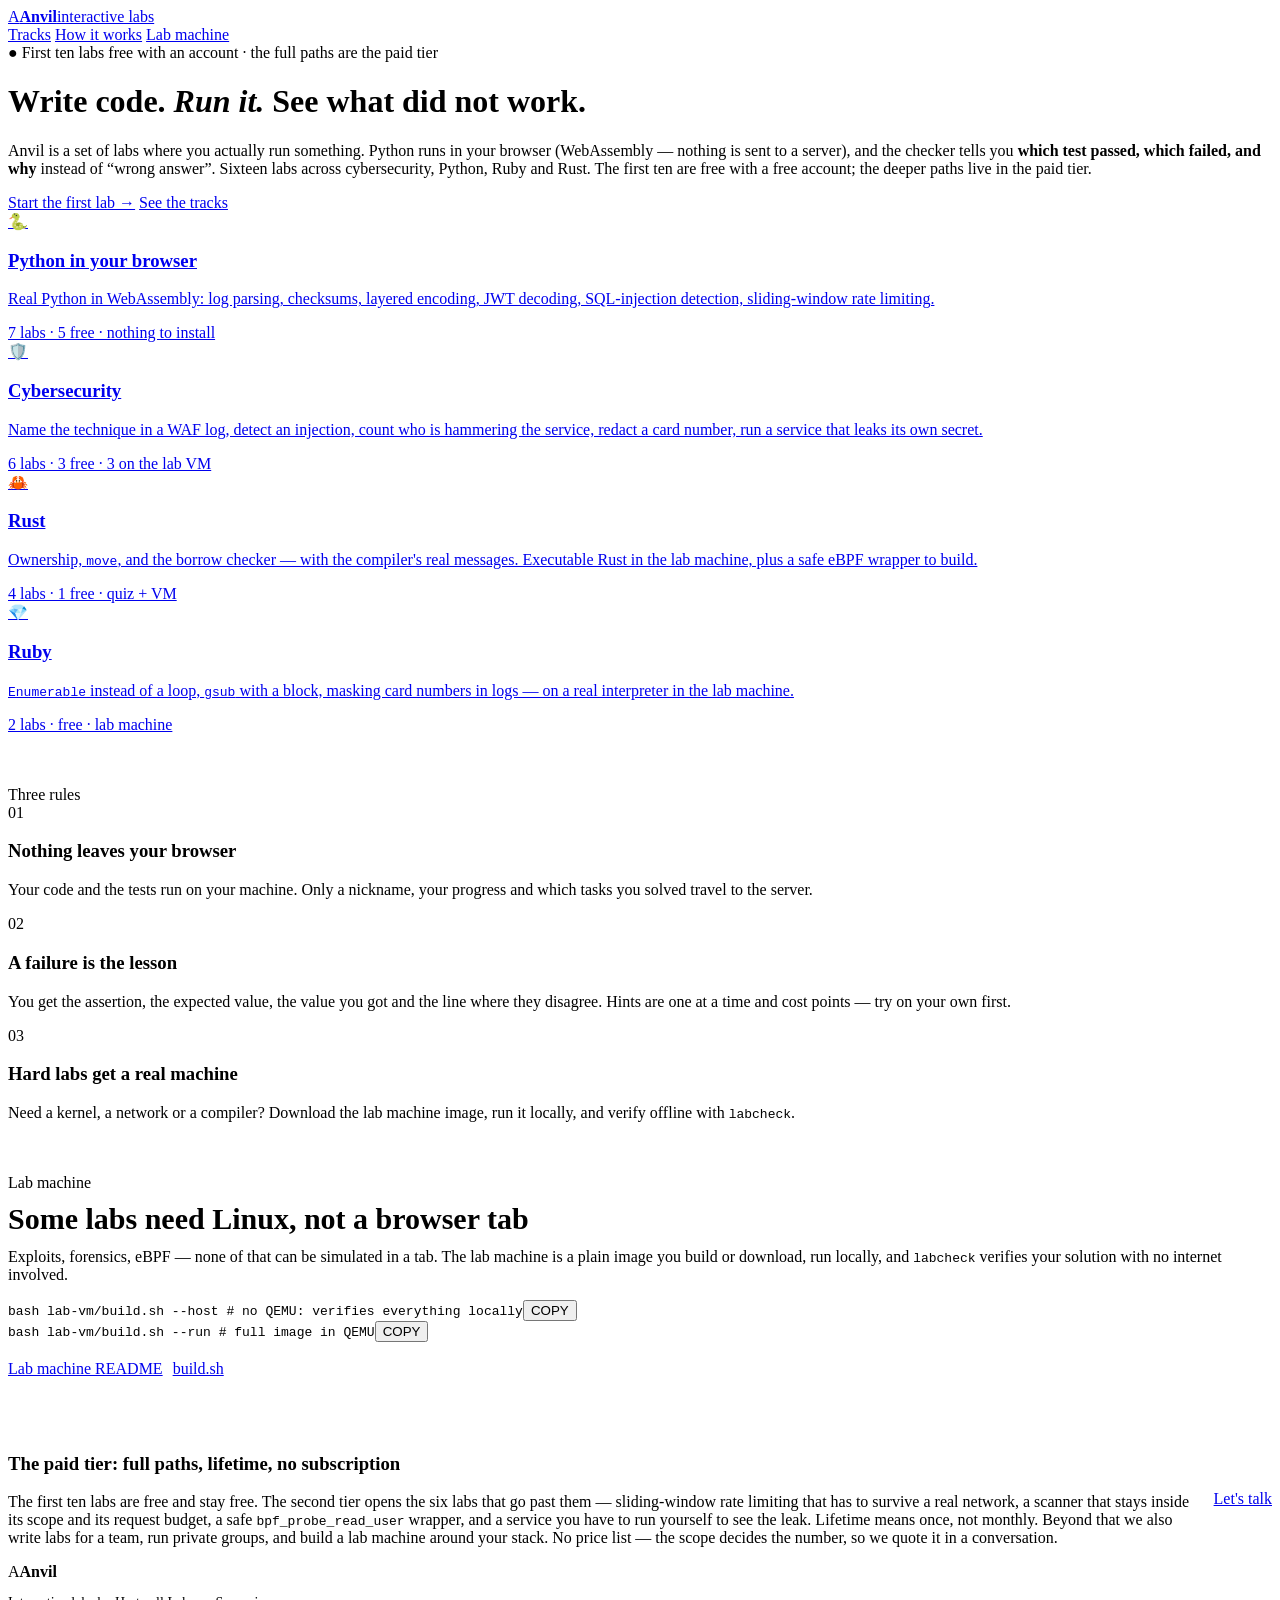
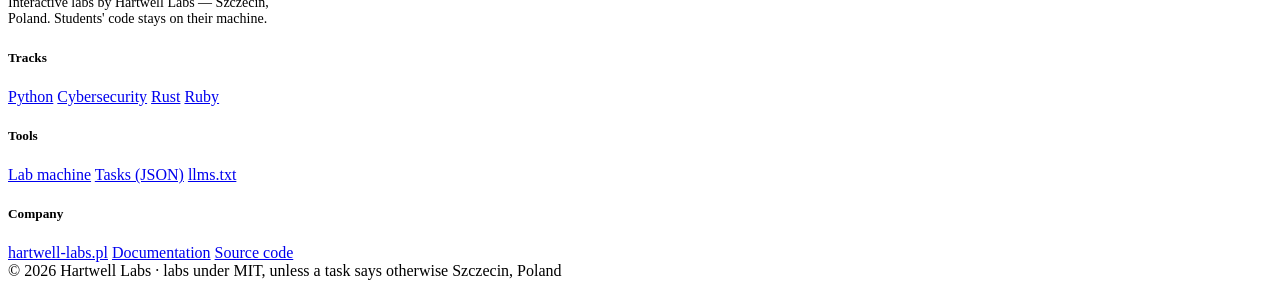
==== commit 617780d5: "Free ten, paid second tier, free labs made extensive Access model (as agreed): - free account opens " ====
--- a/public/index.html
+++ b/public/index.html
@@ -4,11 +4,11 @@
 <meta charset="utf-8" />
 <meta name="viewport" content="width=device-width, initial-scale=1" />
 <title>Anvil — learn by running the code</title>
-<meta name="description" content="Interactive labs: write code, run it in your browser, see which test failed and why. Cybersecurity, Python, Ruby, Rust. A free account opens the whole catalogue." />
+<meta name="description" content="Interactive labs: write code, run it in your browser, see which test failed and why. Cybersecurity, Python, Ruby, Rust. First ten labs free with an account." />
 <link rel="canonical" href="https://edu.hartwell-labs.pl/" />
 <meta name="theme-color" content="#fdfcfb" />
 <meta property="og:title" content="Anvil — learn by running the code" />
-<meta property="og:description" content="Write code, run it, learn from failures. A free account opens every lab." />
+<meta property="og:description" content="Write code, run it, learn from failures. First ten labs free." />
 <meta property="og:type" content="website" />
 <link rel="preconnect" href="https://fonts.googleapis.com" />
 <link rel="preconnect" href="https://fonts.gstatic.com" crossorigin />
@@ -32,14 +32,14 @@
 <div id="banner-slot"></div>
 
 <div class="container hero">
-  <span class="kicker">● Free account · every lab in the catalogue · no card</span>
+  <span class="kicker">● First ten labs free with an account · the full paths are the paid tier</span>
   <h1>Write code. <em>Run it.</em> See what did not work.</h1>
   <p class="lede">
     Anvil is a set of labs where you actually run something. Python runs in your
     browser (WebAssembly — nothing is sent to a server), and the checker tells you
     <b>which test passed, which failed, and why</b> instead of “wrong answer”.
-    Sixteen labs across cybersecurity, Python, Ruby and Rust — all of them free
-    once you have an account, which takes a minute.
+    Sixteen labs across cybersecurity, Python, Ruby and Rust. The first ten are
+    free with a free account; the deeper paths live in the paid tier.
   </p>
   <div class="hero-actions">
     <a class="btn btn-primary" href="/lab">Start the first lab →</a>
@@ -50,22 +50,22 @@
     <a class="track" href="/lab?track=python">
       <div class="ic">🐍</div><h3>Python in your browser</h3>
       <p>Real Python in WebAssembly: log parsing, checksums, layered encoding, JWT decoding, SQL-injection detection, sliding-window rate limiting.</p>
-      <div class="tier">7 labs · nothing to install</div>
+      <div class="tier">7 labs · 5 free · nothing to install</div>
     </a>
     <a class="track" href="/lab?track=security">
       <div class="ic">🛡️</div><h3>Cybersecurity</h3>
       <p>Name the technique in a WAF log, detect an injection, count who is hammering the service, redact a card number, run a service that leaks its own secret.</p>
-      <div class="tier">6 labs · 3 on the lab VM</div>
+      <div class="tier">6 labs · 3 free · 3 on the lab VM</div>
     </a>
     <a class="track" href="/lab?track=rust">
       <div class="ic">🦀</div><h3>Rust</h3>
       <p>Ownership, <code>move</code>, and the borrow checker — with the compiler's real messages. Executable Rust in the lab machine, plus a safe eBPF wrapper to build.</p>
-      <div class="tier">4 labs · quiz + VM</div>
+      <div class="tier">4 labs · 1 free · quiz + VM</div>
     </a>
     <a class="track" href="/lab?track=ruby">
       <div class="ic">💎</div><h3>Ruby</h3>
       <p><code>Enumerable</code> instead of a loop, <code>gsub</code> with a block, masking card numbers in logs — on a real interpreter in the lab machine.</p>
-      <div class="tier">2 labs · lab machine</div>
+      <div class="tier">2 labs · free · lab machine</div>
     </a>
   </div>
 </div>
@@ -101,10 +101,13 @@
 <div class="container" style="margin-top:56px">
   <div class="locked" style="display:flex;gap:24px;align-items:center;flex-wrap:wrap">
     <div style="flex:1 1 320px">
-      <h3>Paid work is custom, and priced per conversation</h3>
-      <p>The public catalogue is free for every account, and it stays that way. What we sell is
-      work: labs written for your team, a private group with your own track, or a lab machine
-      built around your stack. No price list — the scope decides the number, so we quote it in
+      <h3>The paid tier: full paths, lifetime, no subscription</h3>
+      <p>The first ten labs are free and stay free. The second tier opens the six labs that go
+      past them — sliding-window rate limiting that has to survive a real network, a scanner
+      that stays inside its scope and its request budget, a safe <code>bpf_probe_read_user</code>
+      wrapper, and a service you have to run yourself to see the leak. Lifetime means once, not
+      monthly. Beyond that we also write labs for a team, run private groups, and build a lab
+      machine around your stack. No price list — the scope decides the number, so we quote it in
       a conversation.</p>
     </div>
     <a class="btn btn-primary" href="mailto:contact@hartwell-labs.pl?subject=Anvil%20labs">Let's talk</a>
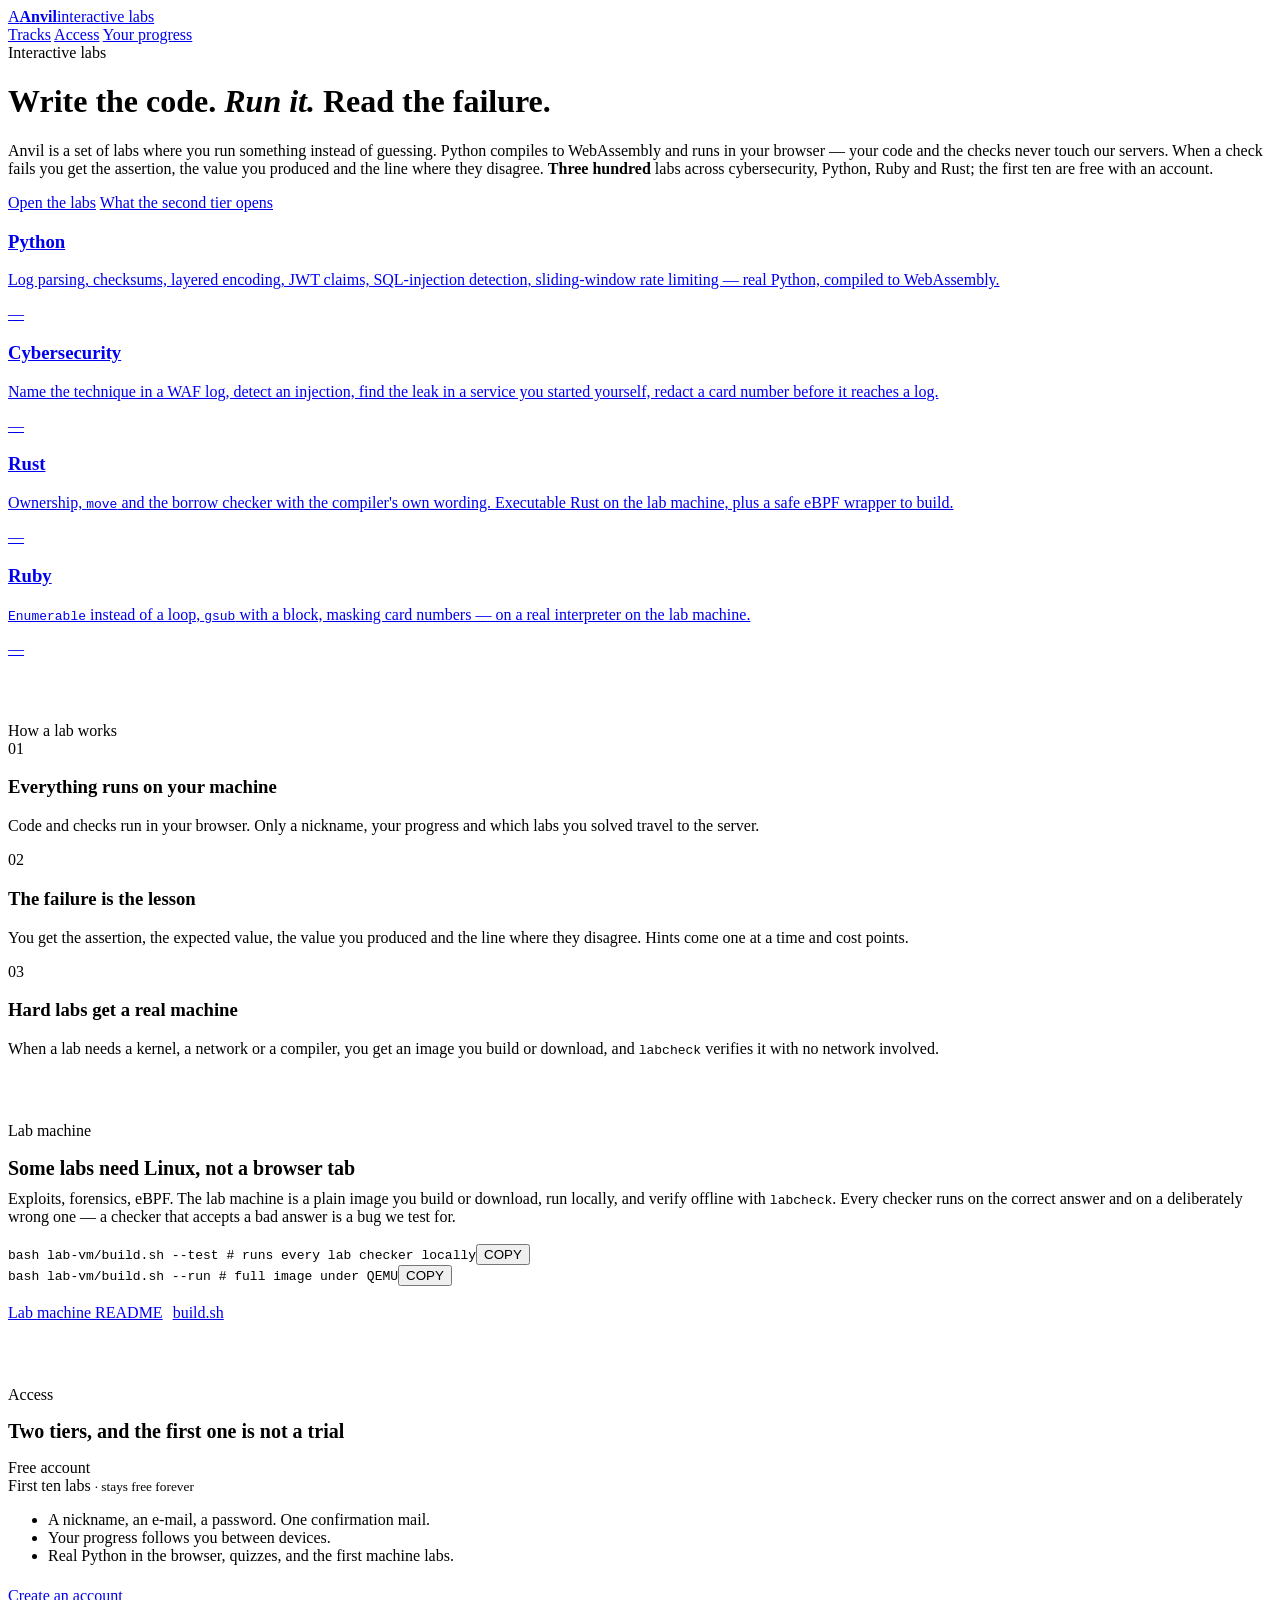
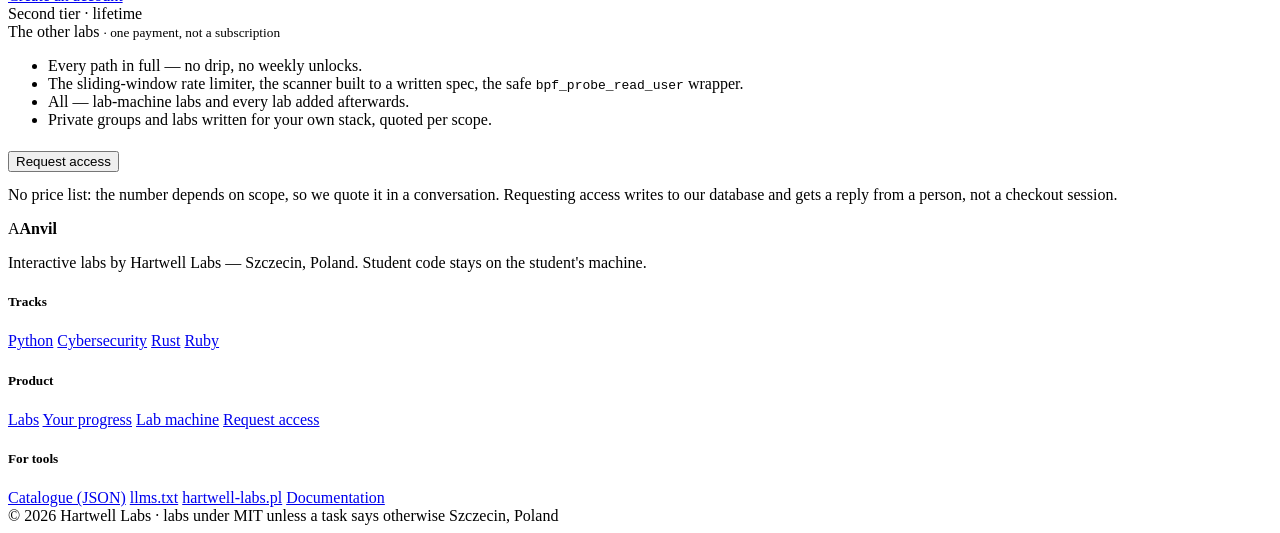
==== commit 37fa263b: "307 labs, a user panel, and a lab machine that can be rebuilt from the repo Catalogue - 307 labs gen" ====
--- a/public/index.html
+++ b/public/index.html
@@ -3,16 +3,16 @@
 <head>
 <meta charset="utf-8" />
 <meta name="viewport" content="width=device-width, initial-scale=1" />
-<title>Anvil — learn by running the code</title>
-<meta name="description" content="Interactive labs: write code, run it in your browser, see which test failed and why. Cybersecurity, Python, Ruby, Rust. First ten labs free with an account." />
+<title>Anvil — interactive labs in cybersecurity, Python, Ruby and Rust</title>
+<meta name="description" content="Write code, run it in your browser, and see which check failed and why. Over three hundred labs; the first ten are free with an account." />
 <link rel="canonical" href="https://edu.hartwell-labs.pl/" />
-<meta name="theme-color" content="#fdfcfb" />
-<meta property="og:title" content="Anvil — learn by running the code" />
-<meta property="og:description" content="Write code, run it, learn from failures. First ten labs free." />
+<meta name="theme-color" content="#fbfaf9" />
+<meta property="og:title" content="Anvil — interactive labs" />
+<meta property="og:description" content="Write code, run it, and see what did not work. First ten labs free with an account." />
 <meta property="og:type" content="website" />
 <link rel="preconnect" href="https://fonts.googleapis.com" />
 <link rel="preconnect" href="https://fonts.gstatic.com" crossorigin />
-<link href="https://fonts.googleapis.com/css2?family=Inter:wght@400;500;600;700;800&family=JetBrains+Mono:wght@400;600&display=swap" rel="stylesheet" />
+<link href="https://fonts.googleapis.com/css2?family=Inter:wght@400;500;600;700&family=JetBrains+Mono:wght@400;600&display=swap" rel="stylesheet" />
 <link rel="icon" type="image/svg+xml" href="/assets/favicon.svg" />
 <link rel="stylesheet" href="/assets/app.css" />
 </head>
@@ -22,8 +22,8 @@
     <a class="brand" href="/"><span class="brand-mark">A</span><b>Anvil</b><span>interactive labs</span></a>
     <nav class="main">
       <a href="#tracks">Tracks</a>
-      <a href="#how">How it works</a>
-      <a href="#vm">Lab machine</a>
+      <a href="#access">Access</a>
+      <a href="/panel">Your progress</a>
     </nav>
     <div class="who" id="who"></div>
   </div>
@@ -32,92 +32,109 @@
 <div id="banner-slot"></div>
 
 <div class="container hero">
-  <span class="kicker">● First ten labs free with an account · the full paths are the paid tier</span>
-  <h1>Write code. <em>Run it.</em> See what did not work.</h1>
+  <span class="kicker" id="kicker">Interactive labs</span>
+  <h1>Write the code. <em>Run it.</em> Read the failure.</h1>
   <p class="lede">
-    Anvil is a set of labs where you actually run something. Python runs in your
-    browser (WebAssembly — nothing is sent to a server), and the checker tells you
-    <b>which test passed, which failed, and why</b> instead of “wrong answer”.
-    Sixteen labs across cybersecurity, Python, Ruby and Rust. The first ten are
-    free with a free account; the deeper paths live in the paid tier.
+    Anvil is a set of labs where you run something instead of guessing. Python compiles to
+    WebAssembly and runs in your browser — your code and the checks never touch our servers.
+    When a check fails you get the assertion, the value you produced and the line where they
+    disagree. <b id="n-total">Three hundred</b> labs across cybersecurity, Python, Ruby and
+    Rust; the first ten are free with an account.
   </p>
   <div class="hero-actions">
-    <a class="btn btn-primary" href="/lab">Start the first lab →</a>
-    <a class="btn btn-ghost" href="#tracks">See the tracks</a>
+    <a class="btn btn-primary" href="/lab">Open the labs</a>
+    <a class="btn btn-ghost" href="#access">What the second tier opens</a>
   </div>
 
   <div class="tracks" id="tracks">
     <a class="track" href="/lab?track=python">
-      <div class="ic">🐍</div><h3>Python in your browser</h3>
-      <p>Real Python in WebAssembly: log parsing, checksums, layered encoding, JWT decoding, SQL-injection detection, sliding-window rate limiting.</p>
-      <div class="tier">7 labs · 5 free · nothing to install</div>
+      <h3>Python</h3>
+      <p>Log parsing, checksums, layered encoding, JWT claims, SQL-injection detection, sliding-window rate limiting — real Python, compiled to WebAssembly.</p>
+      <div class="tier" data-tier="python">—</div>
     </a>
     <a class="track" href="/lab?track=security">
-      <div class="ic">🛡️</div><h3>Cybersecurity</h3>
-      <p>Name the technique in a WAF log, detect an injection, count who is hammering the service, redact a card number, run a service that leaks its own secret.</p>
-      <div class="tier">6 labs · 3 free · 3 on the lab VM</div>
+      <h3>Cybersecurity</h3>
+      <p>Name the technique in a WAF log, detect an injection, find the leak in a service you started yourself, redact a card number before it reaches a log.</p>
+      <div class="tier" data-tier="security">—</div>
     </a>
     <a class="track" href="/lab?track=rust">
-      <div class="ic">🦀</div><h3>Rust</h3>
-      <p>Ownership, <code>move</code>, and the borrow checker — with the compiler's real messages. Executable Rust in the lab machine, plus a safe eBPF wrapper to build.</p>
-      <div class="tier">4 labs · 1 free · quiz + VM</div>
+      <h3>Rust</h3>
+      <p>Ownership, <code>move</code> and the borrow checker with the compiler's own wording. Executable Rust on the lab machine, plus a safe eBPF wrapper to build.</p>
+      <div class="tier" data-tier="rust">—</div>
     </a>
     <a class="track" href="/lab?track=ruby">
-      <div class="ic">💎</div><h3>Ruby</h3>
-      <p><code>Enumerable</code> instead of a loop, <code>gsub</code> with a block, masking card numbers in logs — on a real interpreter in the lab machine.</p>
-      <div class="tier">2 labs · free · lab machine</div>
-    </a>
-  </div>
-</div>
-
-<div class="container" id="how" style="margin-top:52px">
-  <span class="kicker">Three rules</span>
+      <h3>Ruby</h3>
+      <p><code>Enumerable</code> instead of a loop, <code>gsub</code> with a block, masking card numbers — on a real interpreter on the lab machine.</p>
+      <div class="tier" data-tier="ruby">—</div>
+    </a>
+  </div>
+</div>
+
+<div class="container" id="how" style="margin-top:64px">
+  <span class="kicker">How a lab works</span>
   <div class="how">
-    <div class="card"><div class="num">01</div><h3>Nothing leaves your browser</h3>
-      <p>Your code and the tests run on your machine. Only a nickname, your progress and which tasks you solved travel to the server.</p></div>
-    <div class="card"><div class="num">02</div><h3>A failure is the lesson</h3>
-      <p>You get the assertion, the expected value, the value you got and the line where they disagree. Hints are one at a time and cost points — try on your own first.</p></div>
-    <div class="card"><div class="num">03</div><h3>Hard labs get a real machine</h3>
-      <p>Need a kernel, a network or a compiler? Download the lab machine image, run it locally, and verify offline with <code>labcheck</code>.</p></div>
-  </div>
-</div>
-
-<div class="container" id="vm" style="margin-top:52px">
+    <div class="card"><span class="num">01</span><h3>Everything runs on your machine</h3>
+      <p>Code and checks run in your browser. Only a nickname, your progress and which labs you solved travel to the server.</p></div>
+    <div class="card"><span class="num">02</span><h3>The failure is the lesson</h3>
+      <p>You get the assertion, the expected value, the value you produced and the line where they disagree. Hints come one at a time and cost points.</p></div>
+    <div class="card"><span class="num">03</span><h3>Hard labs get a real machine</h3>
+      <p>When a lab needs a kernel, a network or a compiler, you get an image you build or download, and <code>labcheck</code> verifies it with no network involved.</p></div>
+  </div>
+</div>
+
+<div class="container" id="vm" style="margin-top:64px">
   <span class="kicker">Lab machine</span>
-  <h1 style="font-size:30px;margin:10px 0 12px">Some labs need Linux, not a browser tab</h1>
-  <p class="lede" style="margin-top:0">
-    Exploits, forensics, eBPF — none of that can be simulated in a tab.
-    The lab machine is a plain image you build or download, run locally, and
-    <code>labcheck</code> verifies your solution with no internet involved.
+  <h2 style="font-size:20px;margin-bottom:10px">Some labs need Linux, not a browser tab</h2>
+  <p class="lede" style="margin:0 0 18px">
+    Exploits, forensics, eBPF. The lab machine is a plain image you build or download, run
+    locally, and verify offline with <code>labcheck</code>. Every checker runs on the correct
+    answer and on a deliberately wrong one — a checker that accepts a bad answer is a bug we
+    test for.
   </p>
-  <div class="cmd"><code>bash lab-vm/build.sh --host   # no QEMU: verifies everything locally</code><button class="copy" data-code="bash lab-vm/build.sh --host">COPY</button></div>
-  <div class="cmd"><code>bash lab-vm/build.sh --run   # full image in QEMU</code><button class="copy" data-code="bash lab-vm/build.sh --run">COPY</button></div>
+  <div class="cmd"><code>bash lab-vm/build.sh --test   # runs every lab checker locally</code><button class="copy" data-code="bash lab-vm/build.sh --test">COPY</button></div>
+  <div class="cmd"><code>bash lab-vm/build.sh --run   # full image under QEMU</code><button class="copy" data-code="bash lab-vm/build.sh --run">COPY</button></div>
   <div style="margin-top:18px;display:flex;gap:10px;flex-wrap:wrap">
     <a class="btn btn-ghost btn-sm" href="/lab-vm/README.md">Lab machine README</a>
     <a class="btn btn-ghost btn-sm" href="/lab-vm/build.sh">build.sh</a>
   </div>
 </div>
 
-<div class="container" style="margin-top:56px">
-  <div class="locked" style="display:flex;gap:24px;align-items:center;flex-wrap:wrap">
-    <div style="flex:1 1 320px">
-      <h3>The paid tier: full paths, lifetime, no subscription</h3>
-      <p>The first ten labs are free and stay free. The second tier opens the six labs that go
-      past them — sliding-window rate limiting that has to survive a real network, a scanner
-      that stays inside its scope and its request budget, a safe <code>bpf_probe_read_user</code>
-      wrapper, and a service you have to run yourself to see the leak. Lifetime means once, not
-      monthly. Beyond that we also write labs for a team, run private groups, and build a lab
-      machine around your stack. No price list — the scope decides the number, so we quote it in
-      a conversation.</p>
+<div class="container" id="access" style="margin-top:64px">
+  <span class="kicker">Access</span>
+  <h2 style="font-size:20px;margin-bottom:16px">Two tiers, and the first one is not a trial</h2>
+  <div class="tiers">
+    <div class="tiercard">
+      <span class="tag">Free account</span>
+      <div class="price">First <span id="n-free">ten</span> labs <small>· stays free forever</small></div>
+      <ul>
+        <li>A nickname, an e-mail, a password. One confirmation mail.</li>
+        <li>Your progress follows you between devices.</li>
+        <li>Real Python in the browser, quizzes, and the first machine labs.</li>
+      </ul>
+      <div style="margin-top:22px"><a class="btn btn-ghost" href="/lab">Create an account</a></div>
     </div>
-    <a class="btn btn-primary" href="mailto:contact@hartwell-labs.pl?subject=Anvil%20labs">Let's talk</a>
-  </div>
+    <div class="tiercard">
+      <span class="tag">Second tier · lifetime</span>
+      <div class="price">The other <span id="n-paid">labs</span> <small>· one payment, not a subscription</small></div>
+      <ul>
+        <li>Every path in full — no drip, no weekly unlocks.</li>
+        <li>The sliding-window rate limiter, the scanner built to a written spec, the safe <code>bpf_probe_read_user</code> wrapper.</li>
+        <li>All <span id="n-vm">—</span> lab-machine labs and every lab added afterwards.</li>
+        <li>Private groups and labs written for your own stack, quoted per scope.</li>
+      </ul>
+      <div style="margin-top:22px"><button class="btn btn-primary" id="ask">Request access</button></div>
+    </div>
+  </div>
+  <p class="vnote" style="margin-top:14px">
+    No price list: the number depends on scope, so we quote it in a conversation. Requesting
+    access writes to our database and gets a reply from a person, not a checkout session.
+  </p>
 </div>
 
 <footer><div class="container f-grid">
   <div>
-    <div class="brand" style="margin-bottom:12px"><span class="brand-mark">A</span><b>Anvil</b></div>
-    <p style="color:var(--ink-3);font-size:14px;max-width:40ch">Interactive labs by Hartwell Labs — Szczecin, Poland. Students' code stays on their machine.</p>
+    <div class="brand" style="margin-bottom:10px"><span class="brand-mark">A</span><b>Anvil</b></div>
+    <p>Interactive labs by Hartwell Labs — Szczecin, Poland. Student code stays on the student's machine.</p>
   </div>
   <div><h5>Tracks</h5>
     <a href="/lab?track=python">Python</a>
@@ -125,23 +142,59 @@
     <a href="/lab?track=rust">Rust</a>
     <a href="/lab?track=ruby">Ruby</a>
   </div>
-  <div><h5>Tools</h5>
+  <div><h5>Product</h5>
+    <a href="/lab">Labs</a>
+    <a href="/panel">Your progress</a>
     <a href="/lab-vm/README.md">Lab machine</a>
-    <a href="/api/manifest">Tasks (JSON)</a>
+    <a href="/access">Request access</a>
+  </div>
+  <div><h5>For tools</h5>
+    <a href="/api/catalog">Catalogue (JSON)</a>
     <a href="/llms.txt">llms.txt</a>
-  </div>
-  <div><h5>Company</h5>
     <a href="https://hartwell-labs.pl/">hartwell-labs.pl</a>
     <a href="https://wiki.hartwell-labs.pl/">Documentation</a>
-    <a href="https://github.com/Hartwell-Labs/edu">Source code</a>
   </div>
 </div>
 <div class="container f-fine">
-  <span>© 2026 Hartwell Labs · labs under MIT, unless a task says otherwise</span>
+  <span>© 2026 Hartwell Labs · labs under MIT unless a task says otherwise</span>
   <span>Szczecin, Poland</span>
 </div>
 </footer>
 
+<script src="/assets/access.js" defer></script>
 <script src="/assets/app.js" defer></script>
+<script>
+  /* Liczby pochodza z katalogu, nie z tekstu — inaczej liczba lekcji
+     rozjezdza sie z prawda przy kazdej zmianie generatora. */
+  fetch("/api/catalog").then(function (r) { return r.json(); }).then(function (d) {
+    var t = d.tasks || [], by = {}, free = 0, vm = 0;
+    t.forEach(function (x) {
+      var b = by[x.track] = by[x.track] || { total: 0, free: 0, vm: 0 };
+      b.total++;
+      if (x.free) { b.free++; free++; }
+      if (x.executor === "vm") { b.vm++; vm++; }
+    });
+    document.querySelectorAll("[data-tier]").forEach(function (el) {
+      var b = by[el.getAttribute("data-tier")];
+      if (!b) return;
+      el.textContent = b.total + " labs · " + b.free + " free"
+        + (b.vm ? " · " + b.vm + " on the lab VM" : "");
+    });
+    var set = function (id, v) { var e = document.getElementById(id); if (e) e.textContent = v; };
+    set("n-total", t.length);
+    set("n-free", free);
+    set("n-paid", t.length - free);
+    set("n-vm", vm);
+    set("kicker", t.length + " labs · first " + free + " free with an account");
+  }).catch(function () { /* strona ma dzialac takze bez tego */ });
+</script>
+<script>
+  document.addEventListener("click", function (e) {
+    if (e.target.id === "ask") {
+      e.preventDefault();
+      openAccessDialog();
+    }
+  });
+</script>
 </body>
 </html>
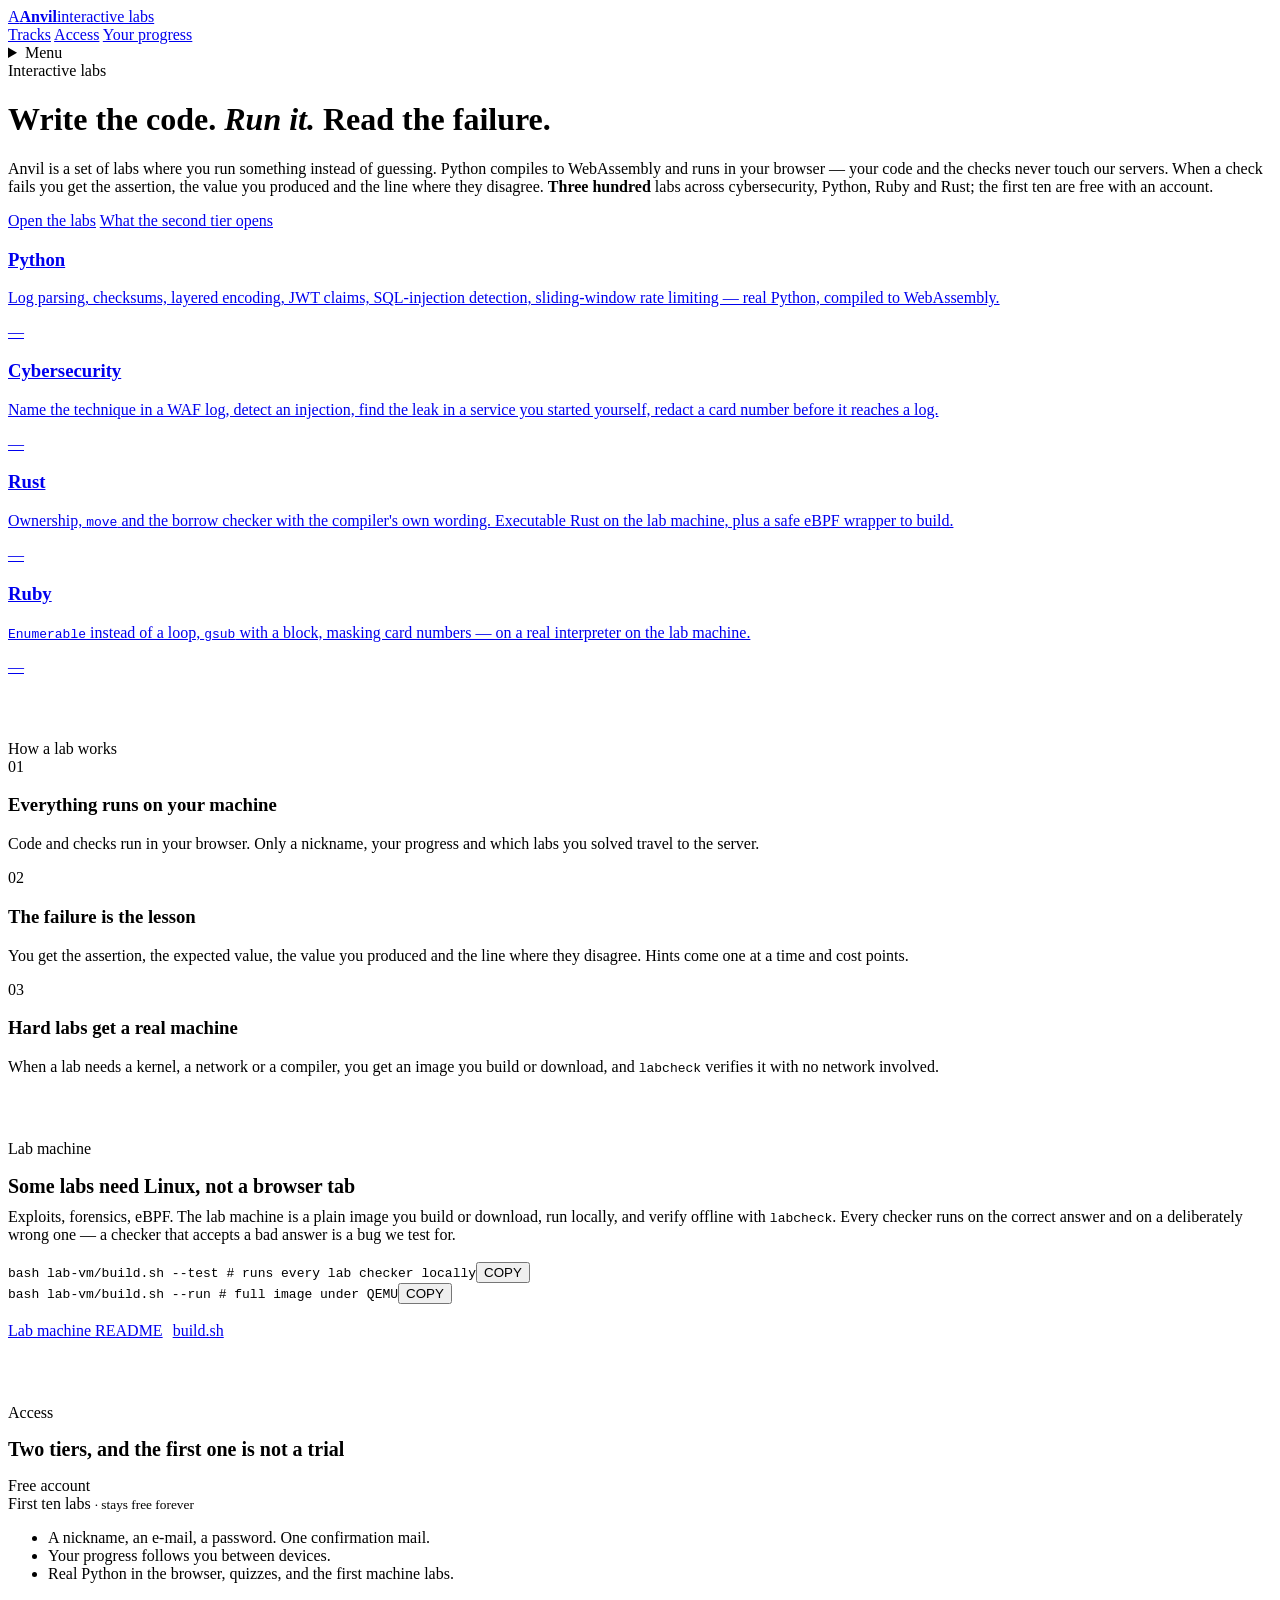
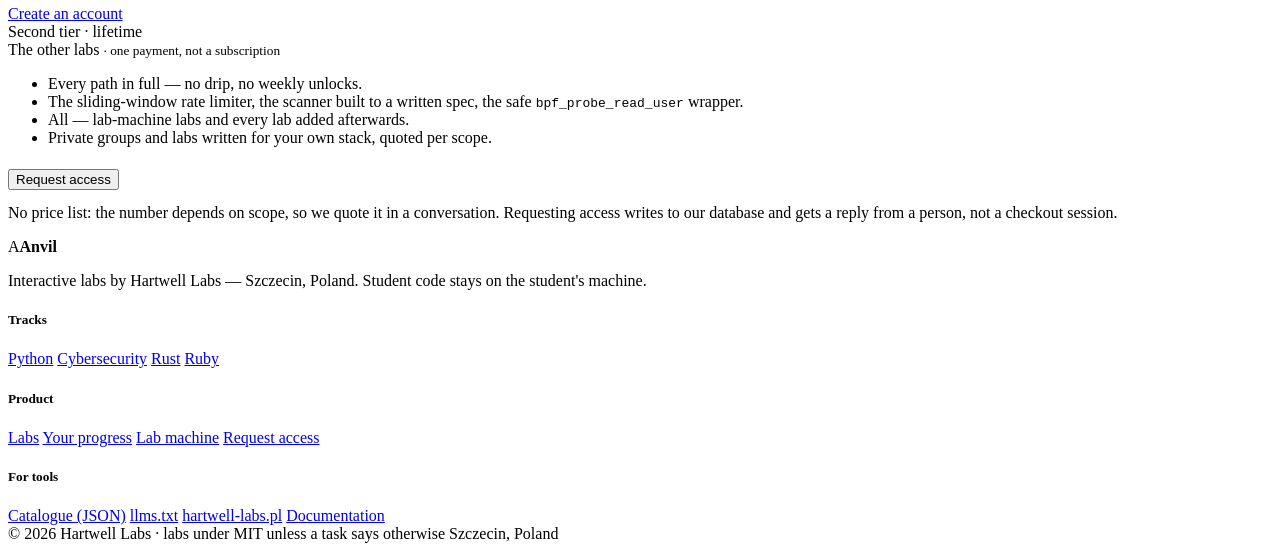
==== commit dc2a9528: "edu: make the phone usable, and give every tab a title and an icon Mobile had one real hole and two " ====
--- a/public/index.html
+++ b/public/index.html
@@ -6,7 +6,7 @@
 <title>Anvil — interactive labs in cybersecurity, Python, Ruby and Rust</title>
 <meta name="description" content="Write code, run it in your browser, and see which check failed and why. Over three hundred labs; the first ten are free with an account." />
 <link rel="canonical" href="https://edu.hartwell-labs.pl/" />
-<meta name="theme-color" content="#fbfaf9" />
+<meta name="theme-color" content="#171514" />
 <meta property="og:title" content="Anvil — interactive labs" />
 <meta property="og:description" content="Write code, run it, and see what did not work. First ten labs free with an account." />
 <meta property="og:type" content="website" />
@@ -14,6 +14,12 @@
 <link rel="preconnect" href="https://fonts.gstatic.com" crossorigin />
 <link href="https://fonts.googleapis.com/css2?family=Inter:wght@400;500;600;700&family=JetBrains+Mono:wght@400;600&display=swap" rel="stylesheet" />
 <link rel="icon" type="image/svg+xml" href="/assets/favicon.svg" />
+<link rel="icon" type="image/png" sizes="32x32" href="/assets/favicon-32.png" />
+<link rel="icon" type="image/png" sizes="16x16" href="/assets/favicon-16.png" />
+<link rel="icon" type="image/png" sizes="48x48" href="/assets/favicon.png" />
+<link rel="apple-touch-icon" href="/assets/apple-touch-icon.png" />
+<link rel="apple-touch-icon" sizes="180x180" href="/assets/apple-touch-icon.png" />
+<link rel="manifest" href="/assets/site.webmanifest" />
 <link rel="stylesheet" href="/assets/app.css" />
 </head>
 <body>
@@ -25,6 +31,14 @@
       <a href="#access">Access</a>
       <a href="/panel">Your progress</a>
     </nav>
+    <details class="mnav">
+    <summary class="mnav-btn" aria-label="Menu">Menu</summary>
+    <nav class="mnav-panel" aria-label="Main">
+      <a href="#tracks">Tracks</a>
+      <a href="#access">Access</a>
+      <a href="/panel">Your progress</a>
+    </nav>
+  </details>
     <div class="who" id="who"></div>
   </div>
 </header>
